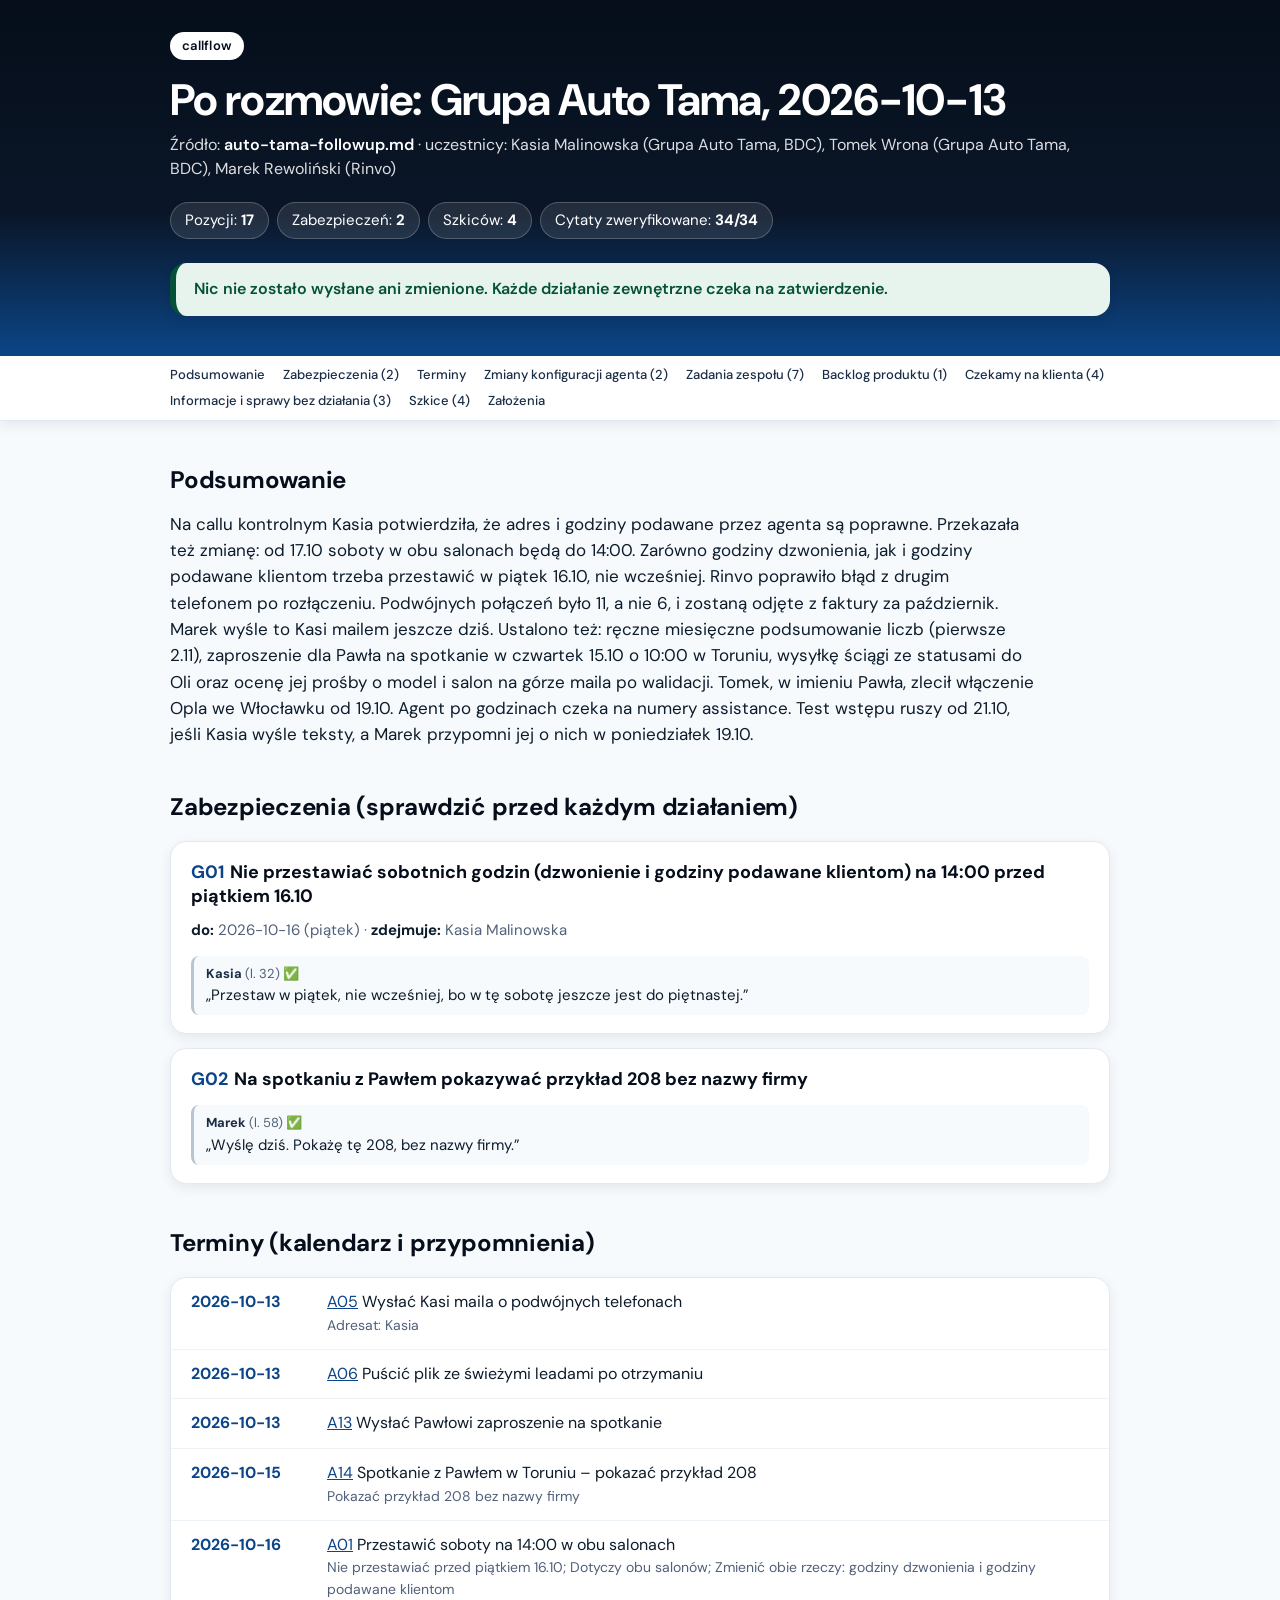
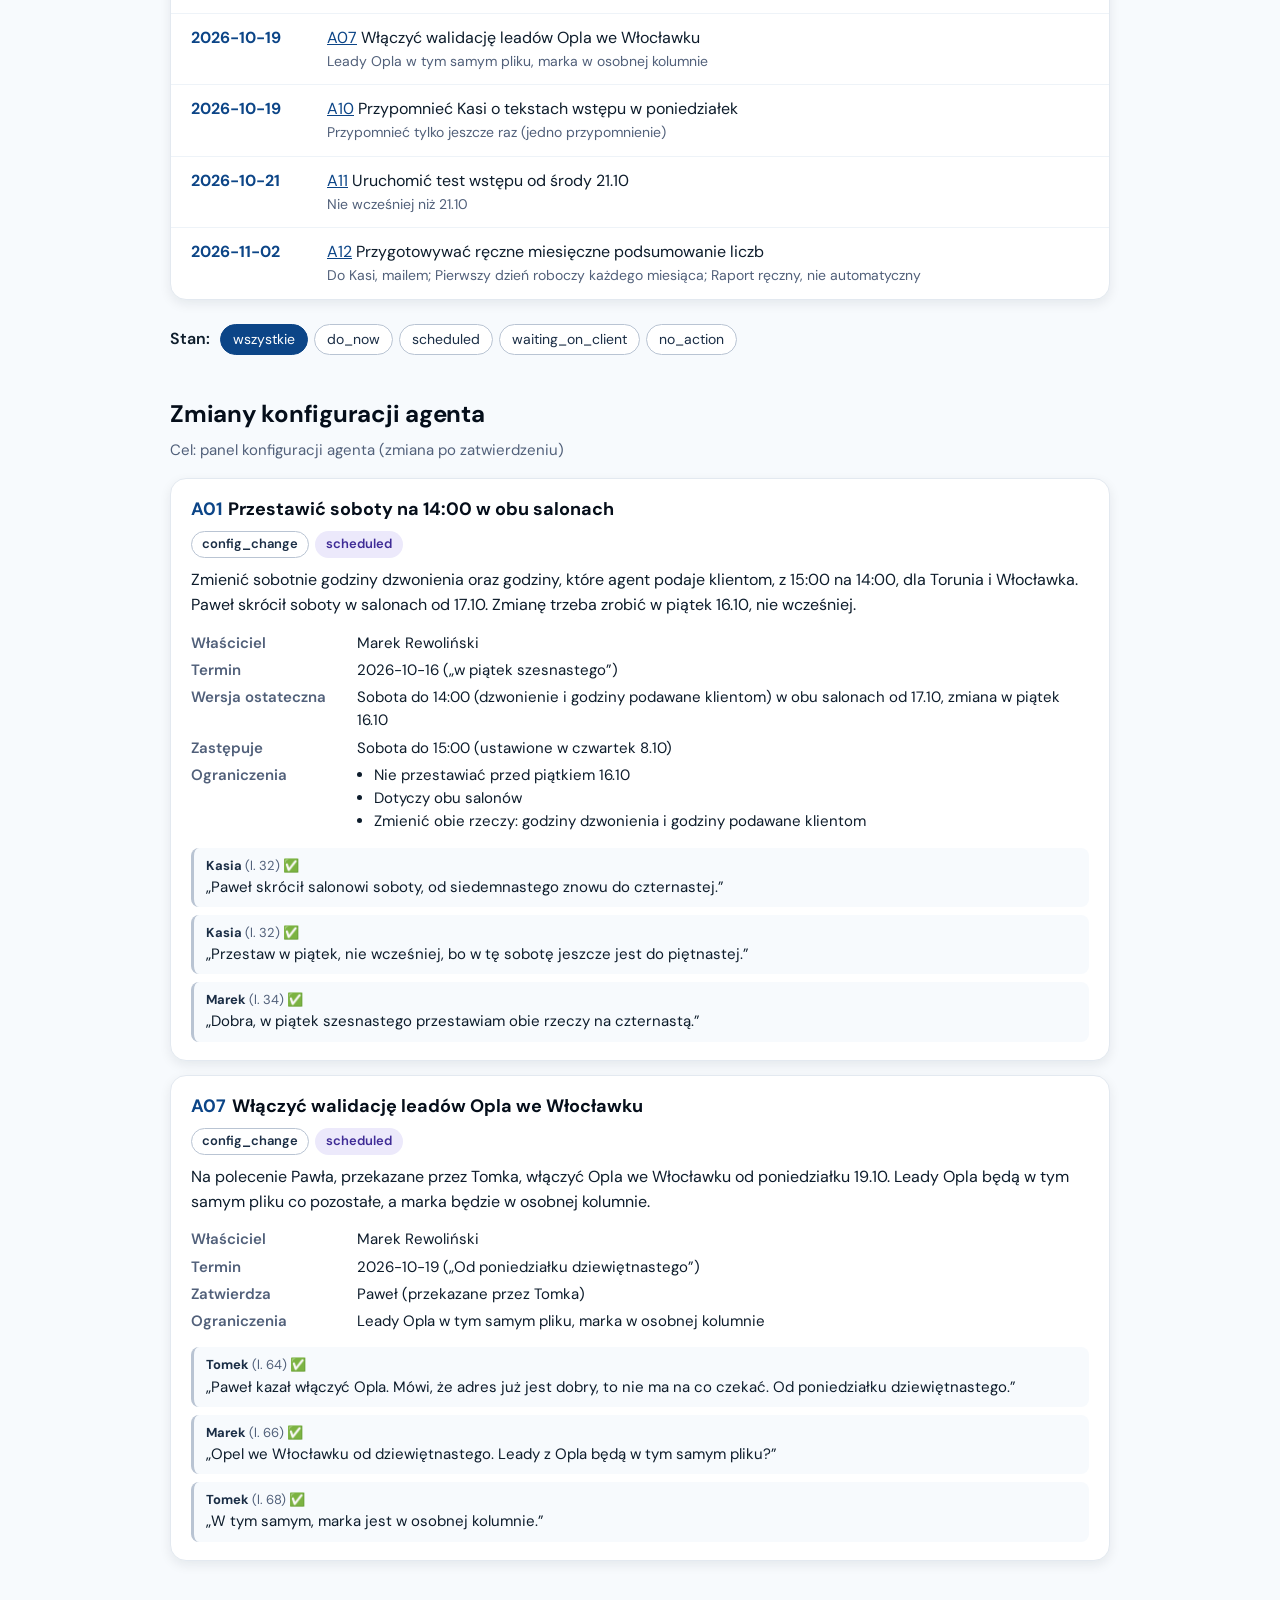
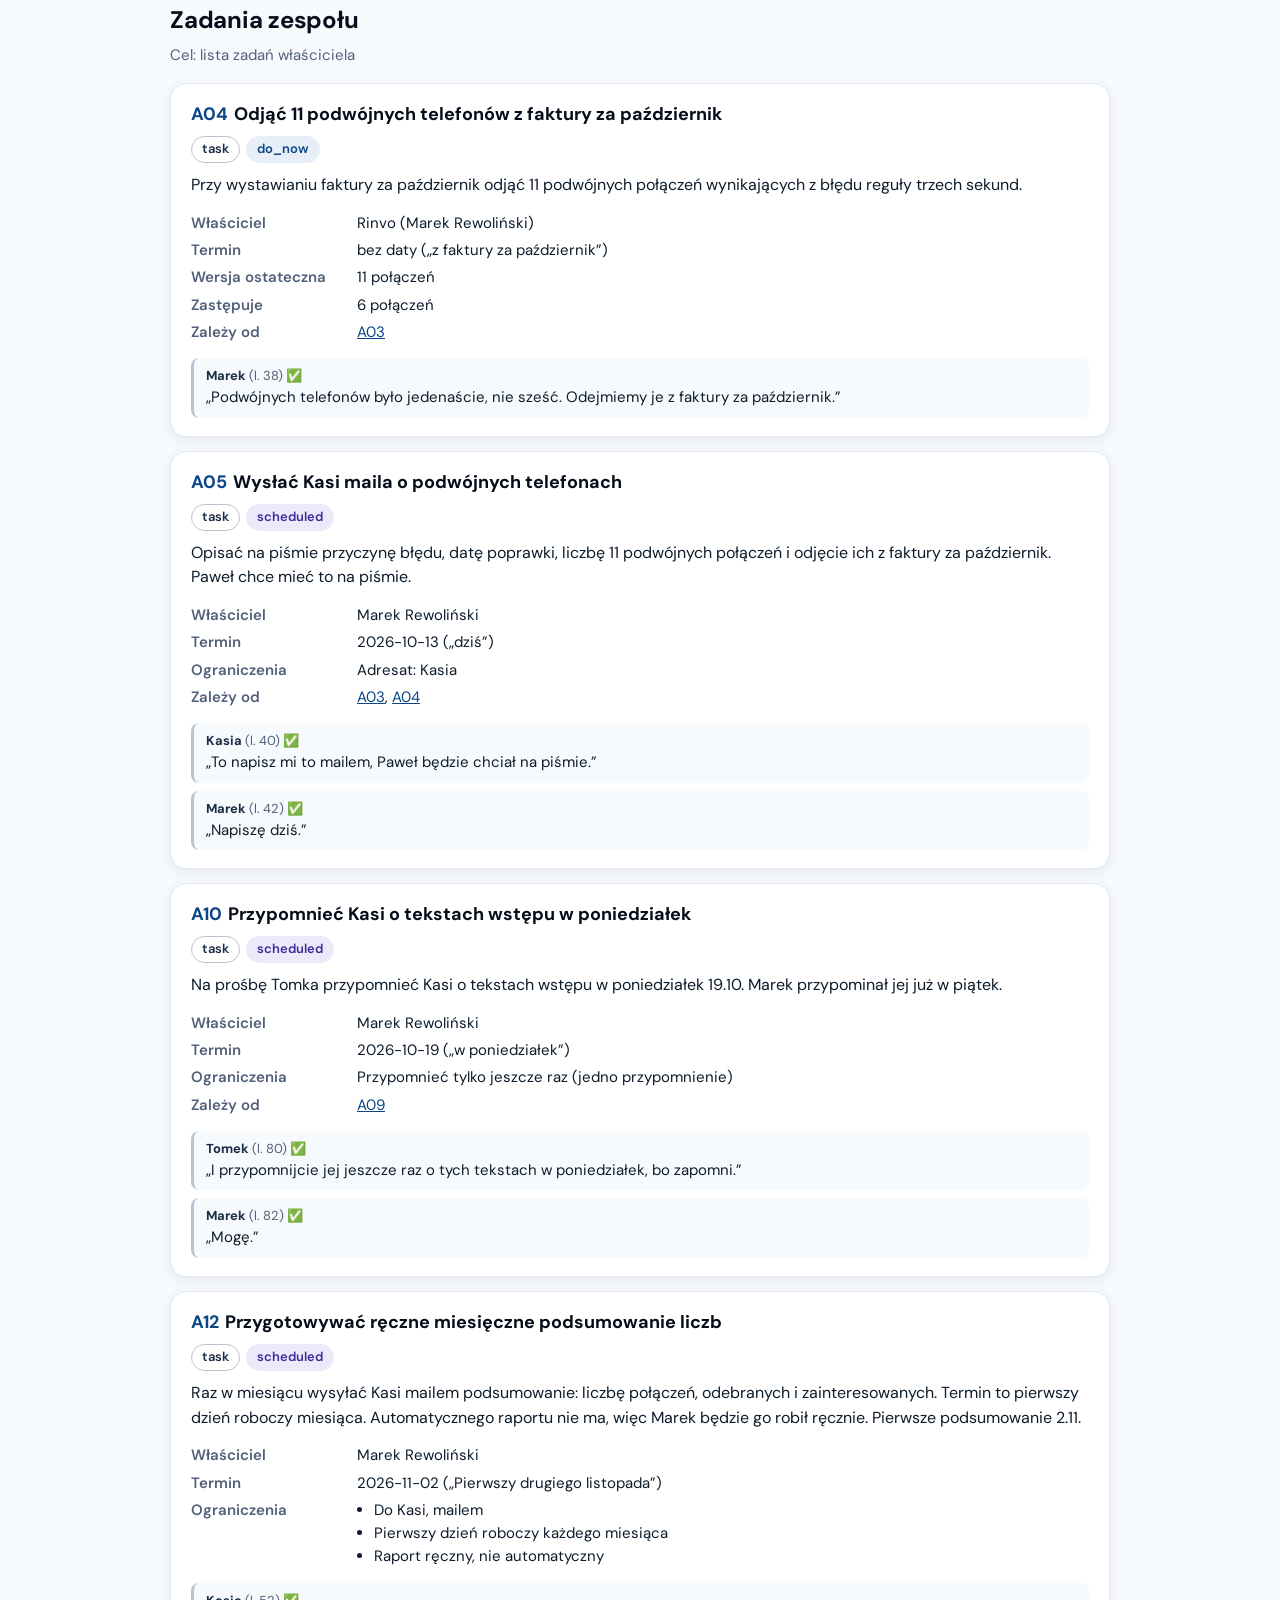
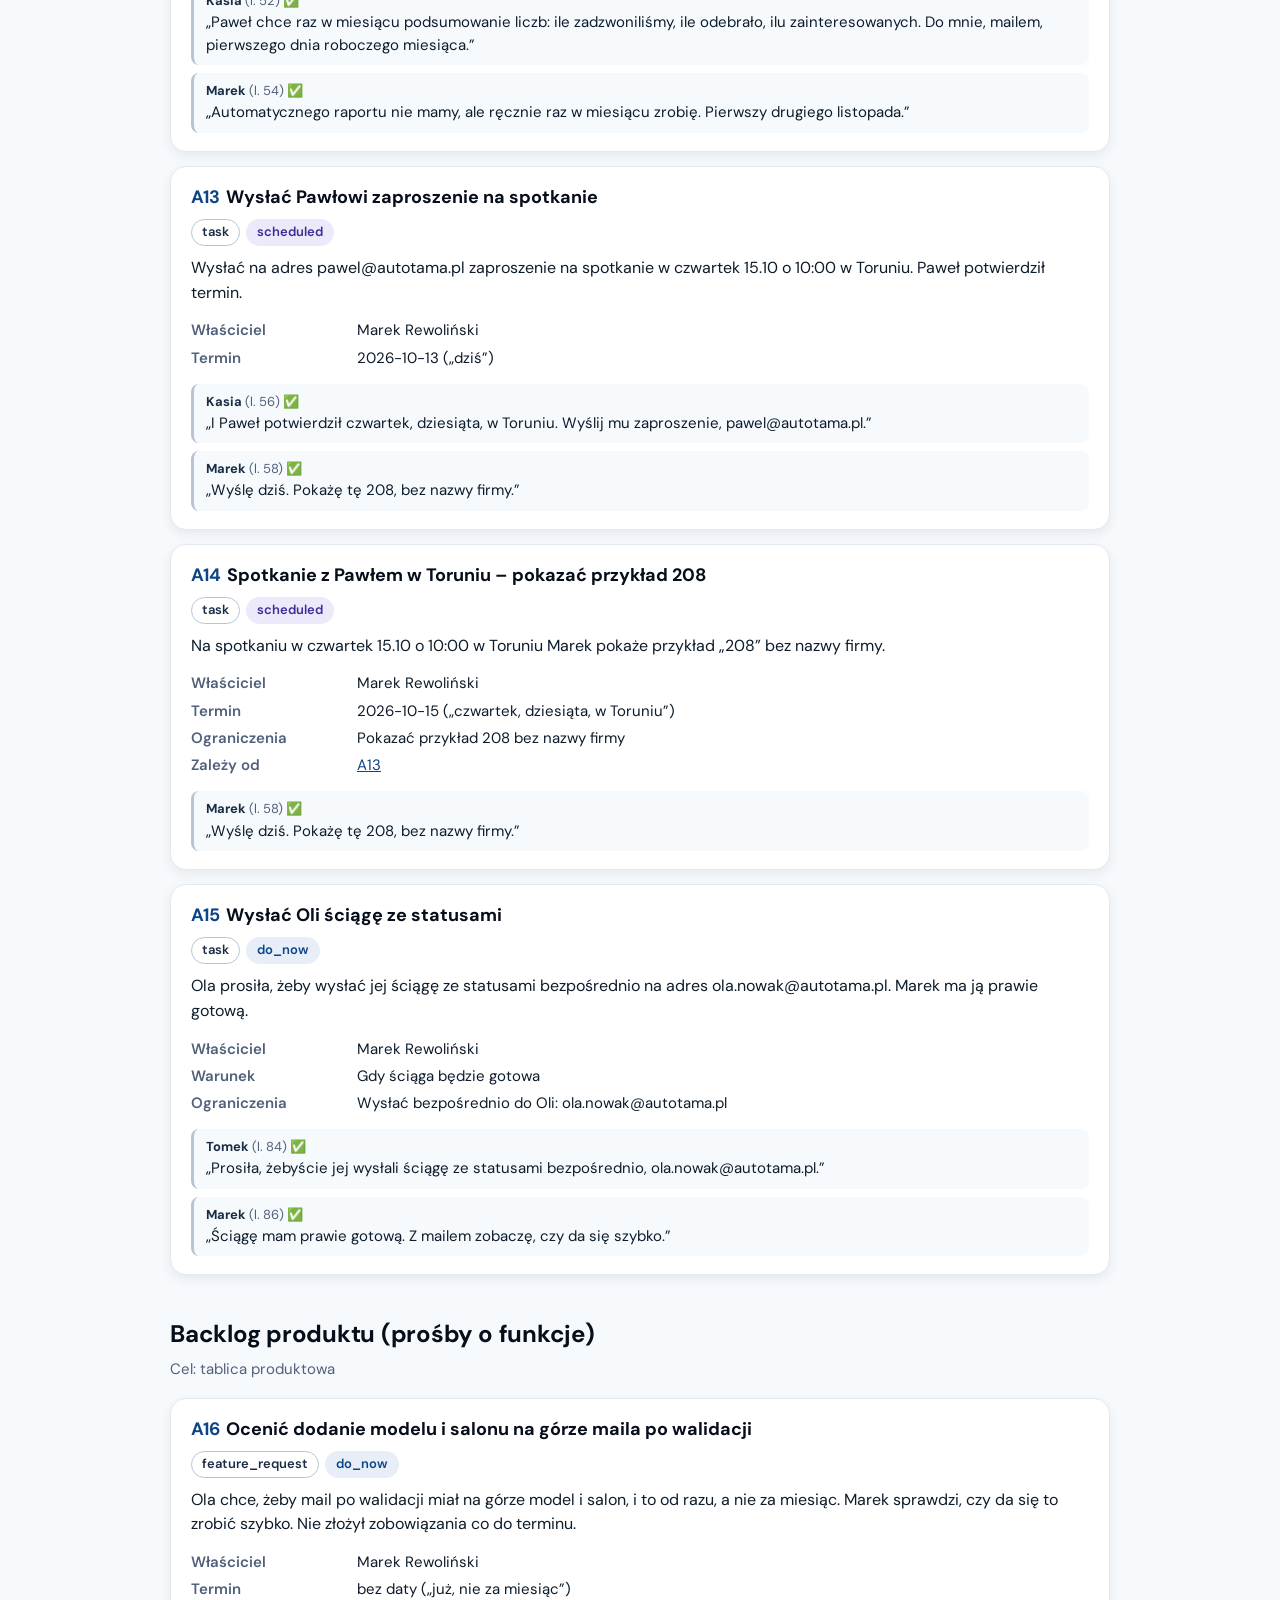
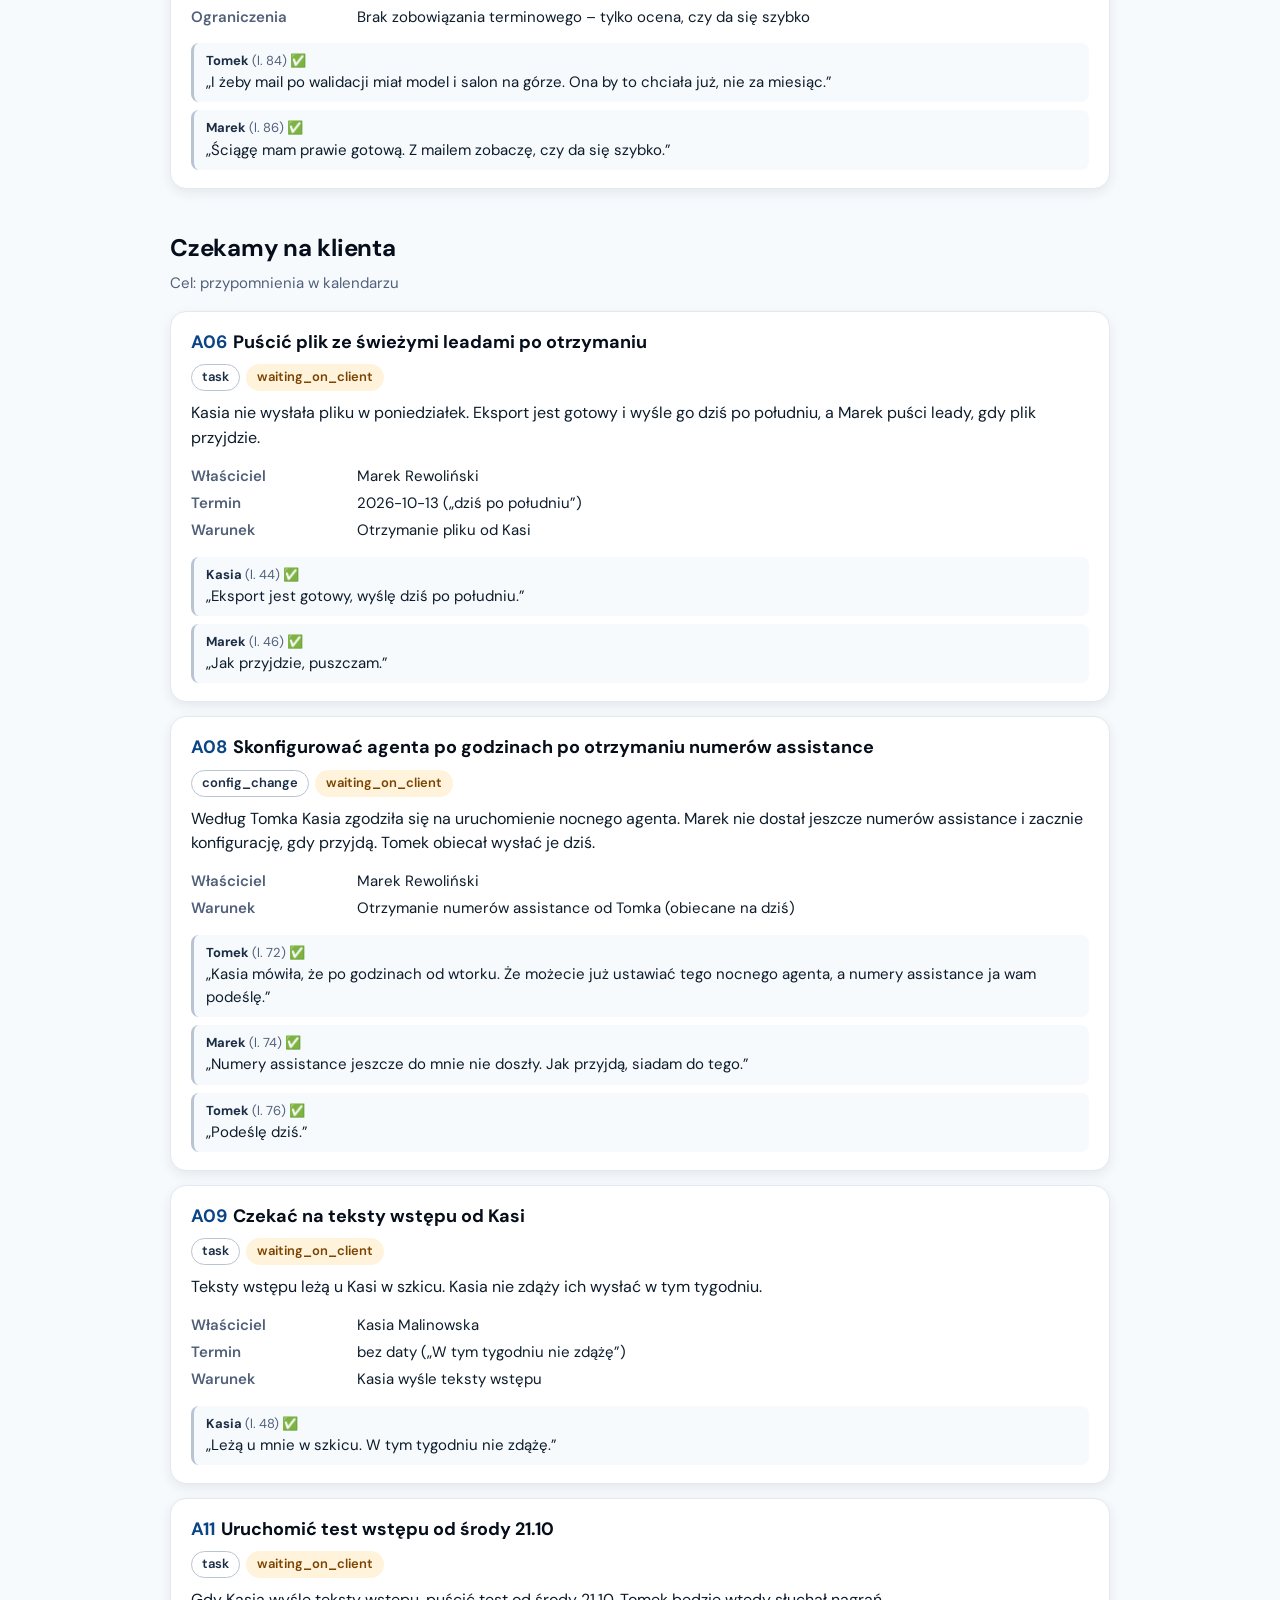
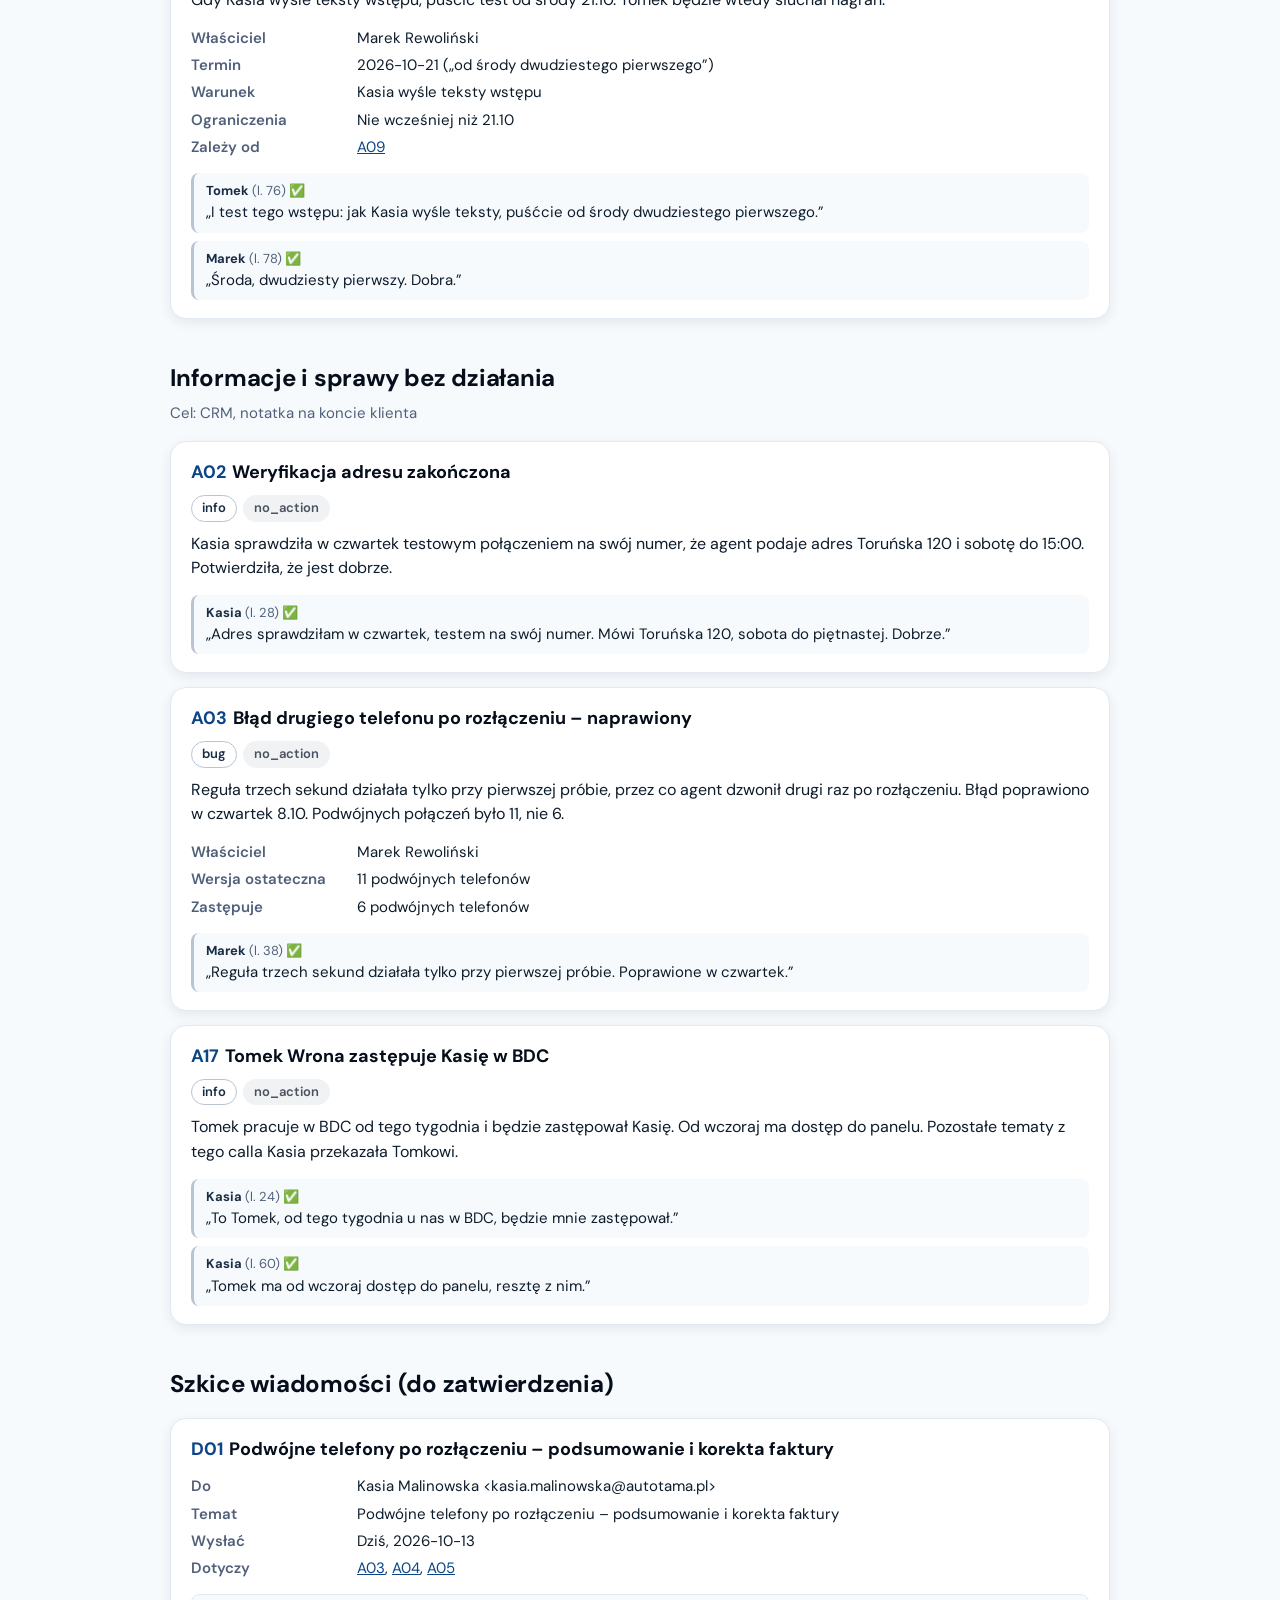
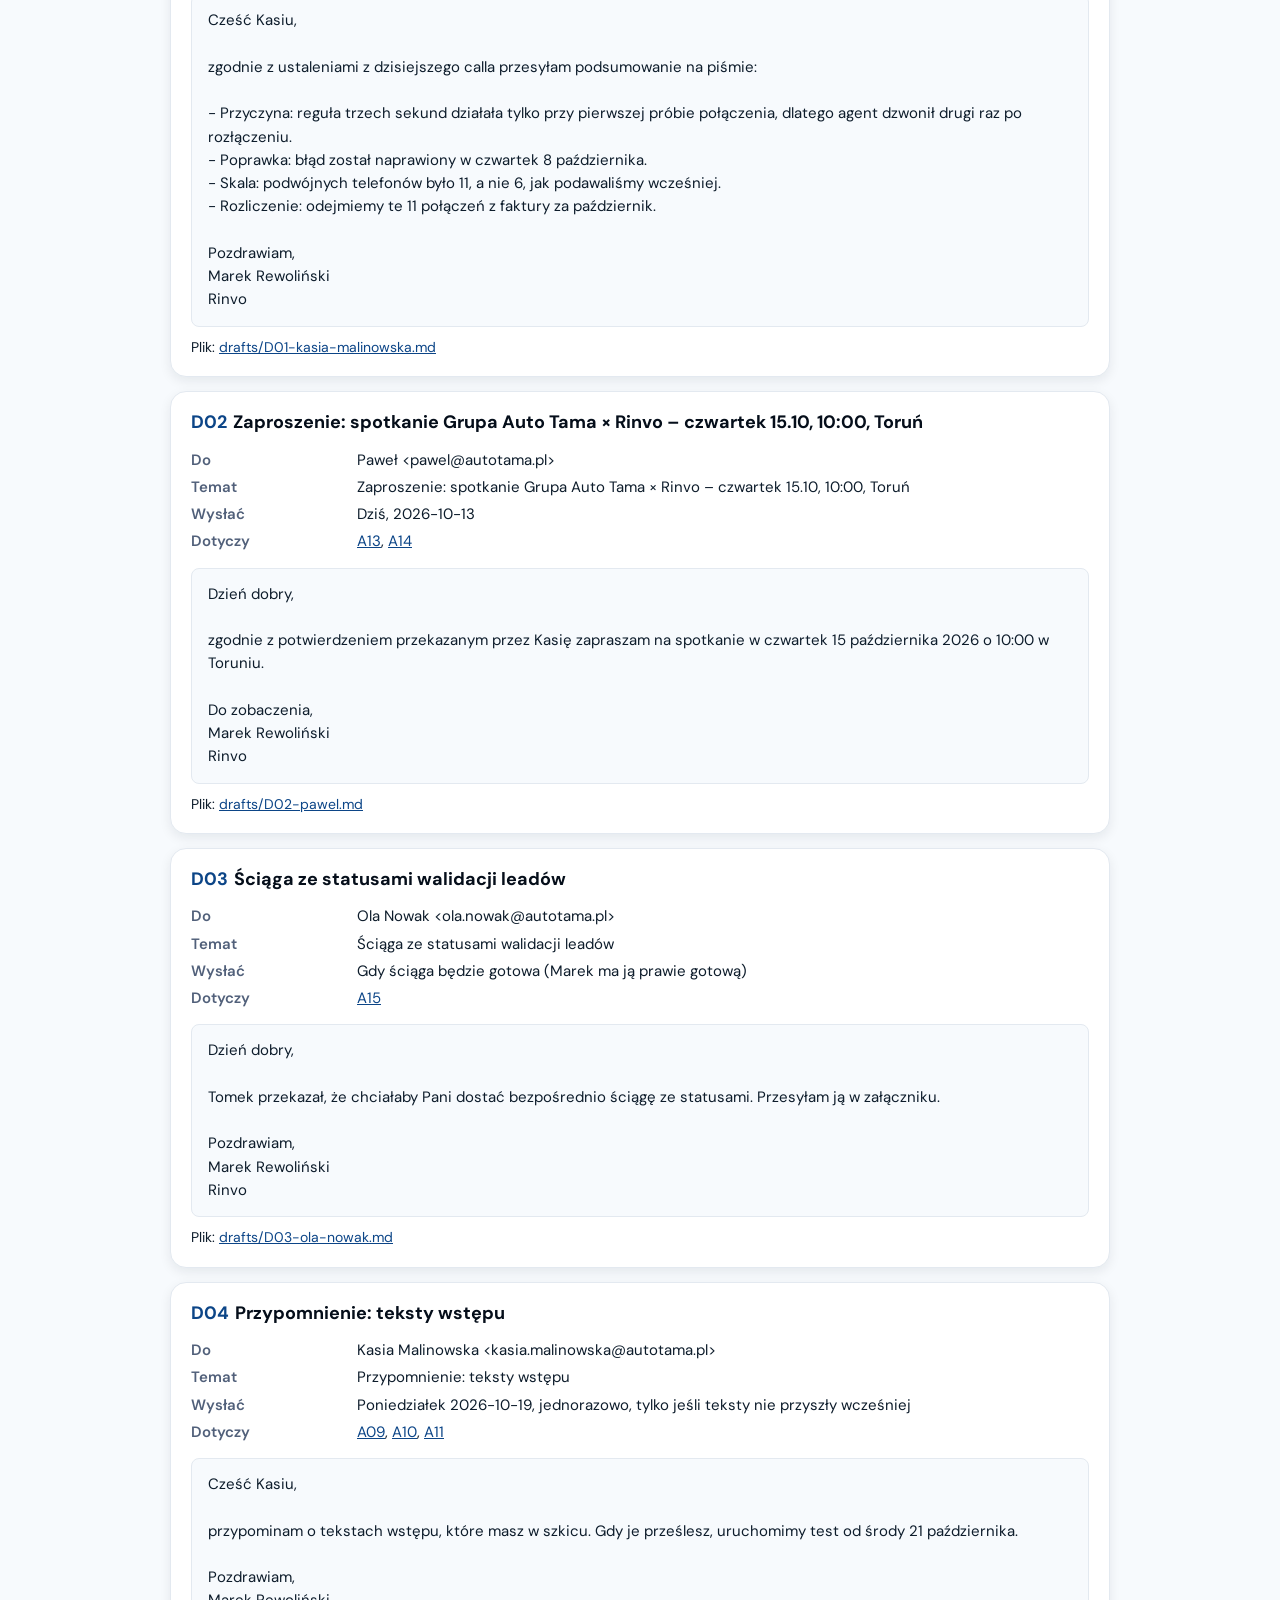
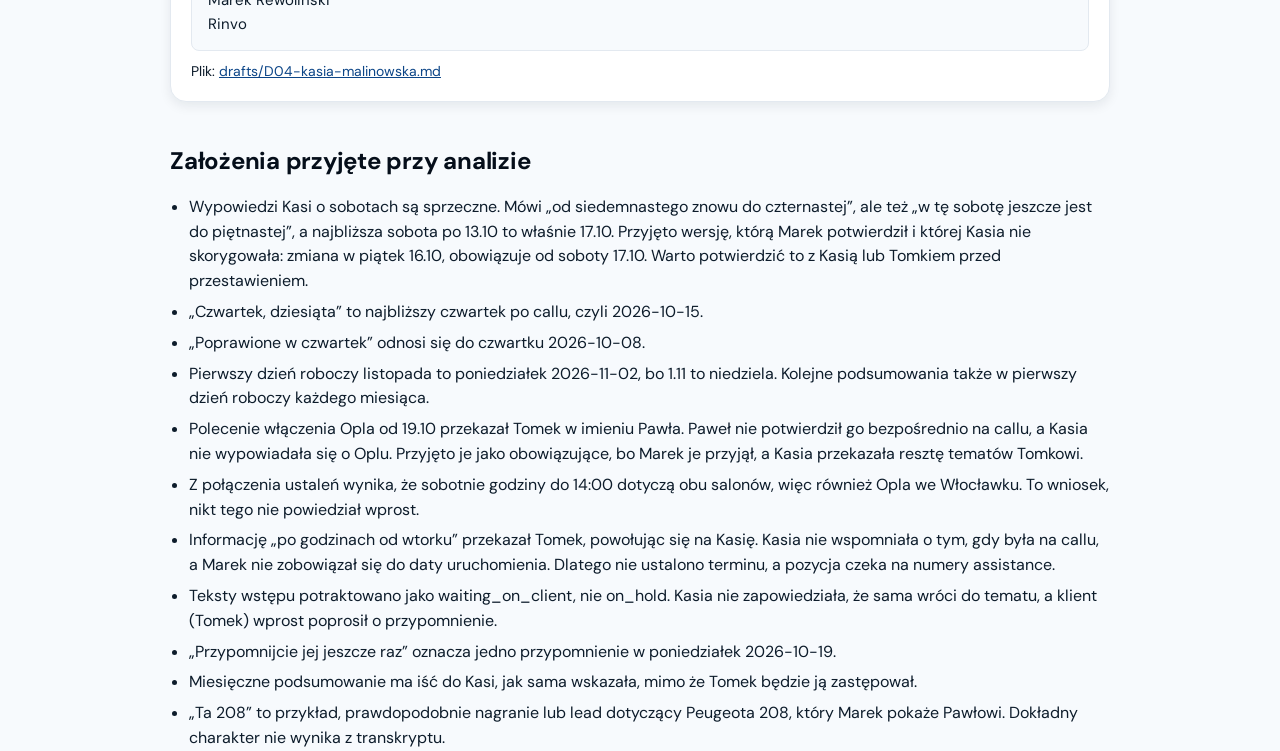
==== examples/output/auto-tama-followup/report.html @ aec5b015 "Add guardrails audit and a follow-up call with the same client Step-by-step audit from parsing to re" ====
<!doctype html>
<html lang="pl">
<head>
<meta charset="utf-8">
<meta name="viewport" content="width=device-width, initial-scale=1">
<title>Po rozmowie: Grupa Auto Tama, 2026-10-13 · callflow</title>
<link rel="stylesheet" href="https://fonts.googleapis.com/css2?family=DM+Sans:ital,opsz,wght@0,9..40,400..700;1,9..40,400..700&amp;display=swap">
<style>
/* Design tokens inspired by rinvo.io: navy surfaces, deep-blue primary, green accent, DM Sans. */
:root {
  --navy-950: #050e1a;
  --navy-900: #0a1628;
  --navy-700: #1a2d45;
  --surface: #ffffff;
  --surface-light: #f7fafd;
  --surface-mid: #eef3f8;
  --border: #e3e9f0;
  --text: #0d1c2b;
  --text-muted: #51607a;
  --primary: #0c4587;
  --primary-dark: #083366;
  --primary-tint: #e7eef8;
  --accent: #055138;
  --accent-tint: #e6f4ed;
  --warn: #7a4300;
  --warn-tint: #fff3dc;
  --warn-border: #f0b44c;
  --danger: #a3141c;
  --danger-tint: #fdecec;
  --radius-sm: 8px;
  --radius: 16px;
  --radius-pill: 9999px;
  --shadow-sm: 0 4px 12px rgba(10, 22, 40, .08);
  --font: "DM Sans", system-ui, -apple-system, "Segoe UI", Roboto, "Helvetica Neue", Arial,
    "Noto Sans", sans-serif;
}
*, *::before, *::after { box-sizing: border-box; }
[hidden] { display: none !important; }
html { scroll-behavior: smooth; }
body {
  margin: 0; font-family: var(--font); font-size: 16px; line-height: 1.55;
  color: var(--text); background: var(--surface-light); overflow-wrap: anywhere;
}
a { color: var(--primary); }
a:hover { color: var(--primary-dark); }
a:focus-visible, button:focus-visible { outline: 3px solid var(--primary); outline-offset: 2px; }
.wrap { max-width: 980px; margin: 0 auto; padding: 0 20px; }

.hero {
  color: #fff;
  background: linear-gradient(180deg, var(--navy-950) 0%, var(--navy-900) 60%, var(--primary) 100%);
  padding: 32px 0 40px;
}
.product {
  display: inline-block; padding: 4px 12px; border-radius: var(--radius-pill);
  background: #fff; color: var(--navy-950); font-size: .8125rem; font-weight: 600; letter-spacing: .02em;
}
.hero h1 { margin: 16px 0 8px; font-size: clamp(1.75rem, 4.5vw, 2.75rem); font-weight: 700;
  line-height: 1.1; letter-spacing: -.02em; }
.meta { margin: 0; color: rgba(255, 255, 255, .86); }
.meta code { font-family: inherit; font-weight: 600; color: #fff; }
.stats { display: flex; flex-wrap: wrap; gap: 8px; margin: 20px 0 0; padding: 0; list-style: none; }
.stats li {
  padding: 6px 14px; border-radius: var(--radius-pill); font-size: .9375rem;
  background: rgba(255, 255, 255, .1); border: 1px solid rgba(255, 255, 255, .22);
}
.stats strong { font-weight: 700; }
.stats li.stat-warn { background: var(--warn-tint); color: var(--warn); border-color: var(--warn-border); }
.notice {
  margin: 24px 0 0; padding: 14px 18px; border-radius: var(--radius);
  background: var(--accent-tint); color: var(--accent); font-weight: 600;
  border-left: 6px solid var(--accent); box-shadow: var(--shadow-sm);
}
.note-warn {
  margin: 12px 0 0; padding: 12px 18px; border-radius: var(--radius);
  background: var(--warn-tint); color: var(--warn); border-left: 6px solid var(--warn-border);
}

.nav {
  position: sticky; top: 0; z-index: 10; background: rgba(255, 255, 255, .96);
  border-bottom: 1px solid var(--border); box-shadow: var(--shadow-sm);
}
.nav ul { display: flex; flex-wrap: wrap; gap: 0 2px; margin: 0 auto; padding: 6px 12px;
  list-style: none; max-width: 980px; }
.nav a {
  display: block; white-space: nowrap; padding: 3px 8px; border-radius: var(--radius-pill);
  color: var(--navy-700); text-decoration: none; font-size: .8125rem; font-weight: 500;
}
.nav a:hover { background: var(--surface-mid); color: var(--navy-950); }

main { padding: 8px 0 48px; }
section { margin-top: 40px; scroll-margin-top: 88px; }
h2 { margin: 0 0 6px; font-size: 1.5rem; font-weight: 700; letter-spacing: -.01em; color: var(--navy-950); }
.target { margin: 0 0 16px; color: var(--text-muted); font-size: .9375rem; }
.lead { margin: 12px 0 0; font-size: 1.0625rem; max-width: 72ch; }
.empty { margin: 16px 0 0; font-weight: 700; }

.cards { display: grid; gap: 14px; margin-top: 16px; }
.card {
  background: var(--surface); border: 1px solid var(--border); border-radius: var(--radius);
  box-shadow: var(--shadow-sm); padding: 18px 20px; scroll-margin-top: 88px;
}
.card h3 { margin: 0; font-size: 1.125rem; font-weight: 700; line-height: 1.35; color: var(--navy-950); }
.card-id { color: var(--primary); margin-right: 6px; }
.card.needs-review { border-left: 6px solid var(--warn-border); }
/* After needs-review on purpose: a prohibition keeps its red edge even when its evidence is weak. */
.card.do-not-do { border-left: 6px solid var(--danger); }
.card p { margin: 10px 0 0; }

.badges { display: flex; flex-wrap: wrap; gap: 6px; margin-top: 10px; }
.badge {
  display: inline-block; padding: 2px 10px; border-radius: var(--radius-pill); font-size: .8125rem;
  font-weight: 600; border: 1px solid transparent; line-height: 1.6;
}
.badge-kind { background: var(--surface); color: var(--navy-700); border-color: #b9c4d3; }
.state-do_now { background: var(--primary-tint); color: var(--primary); }
.state-scheduled { background: #ece9fb; color: #3f2c96; }
.state-waiting_on_client { background: var(--warn-tint); color: var(--warn); }
.state-on_hold { background: var(--surface-mid); color: #3b4a5f; }
.state-do_not_do { background: var(--danger); color: #fff; }
.state-no_action { background: #f1f2f4; color: #4a5160; }
.flag {
  display: inline-block; margin-left: 6px; padding: 1px 10px; border-radius: var(--radius-pill);
  background: var(--warn-tint); color: var(--warn); border: 1px solid var(--warn-border);
  font-size: .8125rem; font-weight: 700; vertical-align: middle;
}

.facts { display: grid; grid-template-columns: 9.5rem 1fr; gap: 4px 14px; margin: 14px 0 0;
  font-size: .9375rem; }
.facts dt { color: var(--text-muted); font-weight: 600; }
.facts dd { margin: 0; }
.facts ul { margin: 0; padding-left: 1.1em; }

.quotes { margin: 14px 0 0; padding: 0; list-style: none; display: grid; gap: 8px; }
.quote {
  margin: 0; padding: 8px 12px; border-radius: var(--radius-sm); background: var(--surface-light);
  border-left: 3px solid #b9c4d3; font-size: .9375rem;
}
.quote-meta { display: block; font-size: .8125rem; color: var(--text-muted); }
.quote-meta strong { color: var(--navy-700); }
.quote.unverified { border-left-color: var(--warn-border); background: var(--warn-tint); }
.quote.unverified .quote-meta { color: var(--warn); }
.quote.missing { color: var(--warn); background: var(--warn-tint); border-left-color: var(--warn-border); }

.guard-meta { margin: 8px 0 0; font-size: .9375rem; color: var(--text-muted); }
.guard-meta strong { color: var(--text); }

.issues { margin: 16px 0 0; padding: 0; list-style: none; display: grid; gap: 8px; }
.issues li { padding: 10px 14px; border-radius: var(--radius-sm); background: var(--warn-tint);
  color: var(--warn); border: 1px solid var(--warn-border); }

.timeline { margin: 16px 0 0; padding: 0; list-style: none; background: var(--surface);
  border: 1px solid var(--border); border-radius: var(--radius); box-shadow: var(--shadow-sm); }
.timeline li { display: grid; grid-template-columns: 7.5rem 1fr; gap: 4px 16px; padding: 12px 20px;
  border-top: 1px solid var(--surface-mid); }
.timeline li:first-child { border-top: 0; }
.timeline time { font-weight: 700; color: var(--primary); font-variant-numeric: tabular-nums; }
.timeline .limits { display: block; color: var(--text-muted); font-size: .875rem; }

.filter { display: flex; flex-wrap: wrap; align-items: center; gap: 6px; margin-top: 24px; }
.filter span { font-weight: 600; margin-right: 4px; }
.filter button {
  font: inherit; font-size: .875rem; padding: 4px 12px; border-radius: var(--radius-pill); cursor: pointer;
  background: var(--surface); color: var(--navy-700); border: 1px solid #b9c4d3;
}
.filter button[aria-pressed="true"] { background: var(--primary); border-color: var(--primary); color: #fff; }

.draft-body {
  margin: 14px 0 0; padding: 14px 16px; border-radius: var(--radius-sm); background: var(--surface-light);
  border: 1px solid var(--border); white-space: pre-wrap; font-family: inherit; font-size: .9375rem;
}
.draft-file { margin: 10px 0 0; font-size: .875rem; }

.assumptions { margin: 16px 0 0; padding-left: 1.2em; }
.assumptions li { margin-top: 6px; }

@media (max-width: 560px) {
  .wrap { padding: 0 16px; }
  /* One swipeable row instead of a nav block that would cover half of a phone screen. */
  .nav ul { flex-wrap: nowrap; overflow-x: auto; scrollbar-width: none; padding: 8px 16px; }
  section, .card { scroll-margin-top: 64px; }
  .card { padding: 16px; }
  .facts { grid-template-columns: 1fr; gap: 0; }
  .facts dd { margin-bottom: 8px; }
  .timeline li { grid-template-columns: 1fr; padding: 12px 16px; }
}
</style>
</head>
<body>
<header class="hero">
<div class="wrap">
<span class="product">callflow</span>
<h1>Po rozmowie: Grupa Auto Tama, 2026-10-13</h1>
<p class="meta">Źródło: <code>auto-tama-followup.md</code> · uczestnicy: Kasia Malinowska (Grupa Auto Tama, BDC), Tomek Wrona (Grupa Auto Tama, BDC), Marek Rewoliński (Rinvo)</p>
<ul class="stats" aria-label="Statystyki"><li>Pozycji: <strong>17</strong></li><li>Zabezpieczeń: <strong>2</strong></li><li>Szkiców: <strong>4</strong></li><li>Cytaty zweryfikowane: <strong>34/34</strong></li></ul>
<p class="notice" role="note">Nic nie zostało wysłane ani zmienione. Każde działanie zewnętrzne czeka na zatwierdzenie.</p>

</div>
</header>
<nav class="nav" aria-label="Sekcje raportu"><ul><li><a href="#summary">Podsumowanie</a></li><li><a href="#guardrails">Zabezpieczenia (2)</a></li><li><a href="#calendar">Terminy</a></li><li><a href="#inbox-config_changes">Zmiany konfiguracji agenta (2)</a></li><li><a href="#inbox-tasks">Zadania zespołu (7)</a></li><li><a href="#inbox-backlog">Backlog produktu (1)</a></li><li><a href="#inbox-waiting_on_client">Czekamy na klienta (4)</a></li><li><a href="#inbox-no_action">Informacje i sprawy bez działania (3)</a></li><li><a href="#drafts">Szkice (4)</a></li><li><a href="#assumptions">Założenia</a></li></ul></nav>
<main class="wrap">
<section id="summary">
<h2>Podsumowanie</h2>
<p class="lead">Na callu kontrolnym Kasia potwierdziła, że adres i godziny podawane przez agenta są poprawne. Przekazała też zmianę: od 17.10 soboty w obu salonach będą do 14:00. Zarówno godziny dzwonienia, jak i godziny podawane klientom trzeba przestawić w piątek 16.10, nie wcześniej. Rinvo poprawiło błąd z drugim telefonem po rozłączeniu. Podwójnych połączeń było 11, a nie 6, i zostaną odjęte z faktury za październik. Marek wyśle to Kasi mailem jeszcze dziś. Ustalono też: ręczne miesięczne podsumowanie liczb (pierwsze 2.11), zaproszenie dla Pawła na spotkanie w czwartek 15.10 o 10:00 w Toruniu, wysyłkę ściągi ze statusami do Oli oraz ocenę jej prośby o model i salon na górze maila po walidacji. Tomek, w imieniu Pawła, zlecił włączenie Opla we Włocławku od 19.10. Agent po godzinach czeka na numery assistance. Test wstępu ruszy od 21.10, jeśli Kasia wyśle teksty, a Marek przypomni jej o nich w poniedziałek 19.10.</p>

</section>
<section id="guardrails">
<h2>Zabezpieczenia (sprawdzić przed każdym działaniem)</h2>
<div class="cards"><article class="card guardrail" id="G01"><h3><span class="card-id">G01</span>Nie przestawiać sobotnich godzin (dzwonienie i godziny podawane klientom) na 14:00 przed piątkiem 16.10</h3><p class="guard-meta"><strong>do:</strong> 2026-10-16 (piątek) · <strong>zdejmuje:</strong> Kasia Malinowska</p><ul class="quotes" aria-label="Cytaty"><li><blockquote class="quote"><span class="quote-meta"><strong>Kasia</strong> (l. 32) ✅</span>„Przestaw w piątek, nie wcześniej, bo w tę sobotę jeszcze jest do piętnastej.”</blockquote></li></ul></article><article class="card guardrail" id="G02"><h3><span class="card-id">G02</span>Na spotkaniu z Pawłem pokazywać przykład 208 bez nazwy firmy</h3><ul class="quotes" aria-label="Cytaty"><li><blockquote class="quote"><span class="quote-meta"><strong>Marek</strong> (l. 58) ✅</span>„Wyślę dziś. Pokażę tę 208, bez nazwy firmy.”</blockquote></li></ul></article></div>
</section>
<section id="calendar">
<h2>Terminy (kalendarz i przypomnienia)</h2>
<ol class="timeline"><li><time datetime="2026-10-13">2026-10-13</time><div><a href="#A05">A05</a> Wysłać Kasi maila o podwójnych telefonach<span class="limits">Adresat: Kasia</span></div></li><li><time datetime="2026-10-13">2026-10-13</time><div><a href="#A06">A06</a> Puścić plik ze świeżymi leadami po otrzymaniu</div></li><li><time datetime="2026-10-13">2026-10-13</time><div><a href="#A13">A13</a> Wysłać Pawłowi zaproszenie na spotkanie</div></li><li><time datetime="2026-10-15">2026-10-15</time><div><a href="#A14">A14</a> Spotkanie z Pawłem w Toruniu – pokazać przykład 208<span class="limits">Pokazać przykład 208 bez nazwy firmy</span></div></li><li><time datetime="2026-10-16">2026-10-16</time><div><a href="#A01">A01</a> Przestawić soboty na 14:00 w obu salonach<span class="limits">Nie przestawiać przed piątkiem 16.10; Dotyczy obu salonów; Zmienić obie rzeczy: godziny dzwonienia i godziny podawane klientom</span></div></li><li><time datetime="2026-10-19">2026-10-19</time><div><a href="#A07">A07</a> Włączyć walidację leadów Opla we Włocławku<span class="limits">Leady Opla w tym samym pliku, marka w osobnej kolumnie</span></div></li><li><time datetime="2026-10-19">2026-10-19</time><div><a href="#A10">A10</a> Przypomnieć Kasi o tekstach wstępu w poniedziałek<span class="limits">Przypomnieć tylko jeszcze raz (jedno przypomnienie)</span></div></li><li><time datetime="2026-10-21">2026-10-21</time><div><a href="#A11">A11</a> Uruchomić test wstępu od środy 21.10<span class="limits">Nie wcześniej niż 21.10</span></div></li><li><time datetime="2026-11-02">2026-11-02</time><div><a href="#A12">A12</a> Przygotowywać ręczne miesięczne podsumowanie liczb<span class="limits">Do Kasi, mailem; Pierwszy dzień roboczy każdego miesiąca; Raport ręczny, nie automatyczny</span></div></li></ol>
</section>
<div class="filter" role="group" aria-label="Filtr pozycji wg stanu" hidden><span>Stan:</span><button type="button" data-state="" aria-pressed="true">wszystkie</button><button type="button" data-state="do_now" aria-pressed="false">do_now</button><button type="button" data-state="scheduled" aria-pressed="false">scheduled</button><button type="button" data-state="waiting_on_client" aria-pressed="false">waiting_on_client</button><button type="button" data-state="no_action" aria-pressed="false">no_action</button></div>
<section class="inbox" id="inbox-config_changes">
<h2>Zmiany konfiguracji agenta</h2>
<p class="target">Cel: panel konfiguracji agenta (zmiana po zatwierdzeniu)</p>
<div class="cards"><article class="card item" id="A01" data-state="scheduled"><h3><span class="card-id">A01</span>Przestawić soboty na 14:00 w obu salonach</h3><div class="badges"><span class="badge badge-kind">config_change</span><span class="badge state-scheduled">scheduled</span></div><p>Zmienić sobotnie godziny dzwonienia oraz godziny, które agent podaje klientom, z 15:00 na 14:00, dla Torunia i Włocławka. Paweł skrócił soboty w salonach od 17.10. Zmianę trzeba zrobić w piątek 16.10, nie wcześniej.</p><dl class="facts"><dt>Właściciel</dt><dd>Marek Rewoliński</dd><dt>Termin</dt><dd>2026-10-16 („w piątek szesnastego”)</dd><dt>Wersja ostateczna</dt><dd>Sobota do 14:00 (dzwonienie i godziny podawane klientom) w obu salonach od 17.10, zmiana w piątek 16.10</dd><dt>Zastępuje</dt><dd>Sobota do 15:00 (ustawione w czwartek 8.10)</dd><dt>Ograniczenia</dt><dd><ul><li>Nie przestawiać przed piątkiem 16.10</li><li>Dotyczy obu salonów</li><li>Zmienić obie rzeczy: godziny dzwonienia i godziny podawane klientom</li></ul></dd></dl><ul class="quotes" aria-label="Cytaty"><li><blockquote class="quote"><span class="quote-meta"><strong>Kasia</strong> (l. 32) ✅</span>„Paweł skrócił salonowi soboty, od siedemnastego znowu do czternastej.”</blockquote></li><li><blockquote class="quote"><span class="quote-meta"><strong>Kasia</strong> (l. 32) ✅</span>„Przestaw w piątek, nie wcześniej, bo w tę sobotę jeszcze jest do piętnastej.”</blockquote></li><li><blockquote class="quote"><span class="quote-meta"><strong>Marek</strong> (l. 34) ✅</span>„Dobra, w piątek szesnastego przestawiam obie rzeczy na czternastą.”</blockquote></li></ul></article><article class="card item" id="A07" data-state="scheduled"><h3><span class="card-id">A07</span>Włączyć walidację leadów Opla we Włocławku</h3><div class="badges"><span class="badge badge-kind">config_change</span><span class="badge state-scheduled">scheduled</span></div><p>Na polecenie Pawła, przekazane przez Tomka, włączyć Opla we Włocławku od poniedziałku 19.10. Leady Opla będą w tym samym pliku co pozostałe, a marka będzie w osobnej kolumnie.</p><dl class="facts"><dt>Właściciel</dt><dd>Marek Rewoliński</dd><dt>Termin</dt><dd>2026-10-19 („Od poniedziałku dziewiętnastego”)</dd><dt>Zatwierdza</dt><dd>Paweł (przekazane przez Tomka)</dd><dt>Ograniczenia</dt><dd>Leady Opla w tym samym pliku, marka w osobnej kolumnie</dd></dl><ul class="quotes" aria-label="Cytaty"><li><blockquote class="quote"><span class="quote-meta"><strong>Tomek</strong> (l. 64) ✅</span>„Paweł kazał włączyć Opla. Mówi, że adres już jest dobry, to nie ma na co czekać. Od poniedziałku dziewiętnastego.”</blockquote></li><li><blockquote class="quote"><span class="quote-meta"><strong>Marek</strong> (l. 66) ✅</span>„Opel we Włocławku od dziewiętnastego. Leady z Opla będą w tym samym pliku?”</blockquote></li><li><blockquote class="quote"><span class="quote-meta"><strong>Tomek</strong> (l. 68) ✅</span>„W tym samym, marka jest w osobnej kolumnie.”</blockquote></li></ul></article></div>
</section>
<section class="inbox" id="inbox-tasks">
<h2>Zadania zespołu</h2>
<p class="target">Cel: lista zadań właściciela</p>
<div class="cards"><article class="card item" id="A04" data-state="do_now"><h3><span class="card-id">A04</span>Odjąć 11 podwójnych telefonów z faktury za październik</h3><div class="badges"><span class="badge badge-kind">task</span><span class="badge state-do_now">do_now</span></div><p>Przy wystawianiu faktury za październik odjąć 11 podwójnych połączeń wynikających z błędu reguły trzech sekund.</p><dl class="facts"><dt>Właściciel</dt><dd>Rinvo (Marek Rewoliński)</dd><dt>Termin</dt><dd>bez daty („z faktury za październik”)</dd><dt>Wersja ostateczna</dt><dd>11 połączeń</dd><dt>Zastępuje</dt><dd>6 połączeń</dd><dt>Zależy od</dt><dd><a href="#A03">A03</a></dd></dl><ul class="quotes" aria-label="Cytaty"><li><blockquote class="quote"><span class="quote-meta"><strong>Marek</strong> (l. 38) ✅</span>„Podwójnych telefonów było jedenaście, nie sześć. Odejmiemy je z faktury za październik.”</blockquote></li></ul></article><article class="card item" id="A05" data-state="scheduled"><h3><span class="card-id">A05</span>Wysłać Kasi maila o podwójnych telefonach</h3><div class="badges"><span class="badge badge-kind">task</span><span class="badge state-scheduled">scheduled</span></div><p>Opisać na piśmie przyczynę błędu, datę poprawki, liczbę 11 podwójnych połączeń i odjęcie ich z faktury za październik. Paweł chce mieć to na piśmie.</p><dl class="facts"><dt>Właściciel</dt><dd>Marek Rewoliński</dd><dt>Termin</dt><dd>2026-10-13 („dziś”)</dd><dt>Ograniczenia</dt><dd>Adresat: Kasia</dd><dt>Zależy od</dt><dd><a href="#A03">A03</a>, <a href="#A04">A04</a></dd></dl><ul class="quotes" aria-label="Cytaty"><li><blockquote class="quote"><span class="quote-meta"><strong>Kasia</strong> (l. 40) ✅</span>„To napisz mi to mailem, Paweł będzie chciał na piśmie.”</blockquote></li><li><blockquote class="quote"><span class="quote-meta"><strong>Marek</strong> (l. 42) ✅</span>„Napiszę dziś.”</blockquote></li></ul></article><article class="card item" id="A10" data-state="scheduled"><h3><span class="card-id">A10</span>Przypomnieć Kasi o tekstach wstępu w poniedziałek</h3><div class="badges"><span class="badge badge-kind">task</span><span class="badge state-scheduled">scheduled</span></div><p>Na prośbę Tomka przypomnieć Kasi o tekstach wstępu w poniedziałek 19.10. Marek przypominał jej już w piątek.</p><dl class="facts"><dt>Właściciel</dt><dd>Marek Rewoliński</dd><dt>Termin</dt><dd>2026-10-19 („w poniedziałek”)</dd><dt>Ograniczenia</dt><dd>Przypomnieć tylko jeszcze raz (jedno przypomnienie)</dd><dt>Zależy od</dt><dd><a href="#A09">A09</a></dd></dl><ul class="quotes" aria-label="Cytaty"><li><blockquote class="quote"><span class="quote-meta"><strong>Tomek</strong> (l. 80) ✅</span>„I przypomnijcie jej jeszcze raz o tych tekstach w poniedziałek, bo zapomni.”</blockquote></li><li><blockquote class="quote"><span class="quote-meta"><strong>Marek</strong> (l. 82) ✅</span>„Mogę.”</blockquote></li></ul></article><article class="card item" id="A12" data-state="scheduled"><h3><span class="card-id">A12</span>Przygotowywać ręczne miesięczne podsumowanie liczb</h3><div class="badges"><span class="badge badge-kind">task</span><span class="badge state-scheduled">scheduled</span></div><p>Raz w miesiącu wysyłać Kasi mailem podsumowanie: liczbę połączeń, odebranych i zainteresowanych. Termin to pierwszy dzień roboczy miesiąca. Automatycznego raportu nie ma, więc Marek będzie go robił ręcznie. Pierwsze podsumowanie 2.11.</p><dl class="facts"><dt>Właściciel</dt><dd>Marek Rewoliński</dd><dt>Termin</dt><dd>2026-11-02 („Pierwszy drugiego listopada”)</dd><dt>Ograniczenia</dt><dd><ul><li>Do Kasi, mailem</li><li>Pierwszy dzień roboczy każdego miesiąca</li><li>Raport ręczny, nie automatyczny</li></ul></dd></dl><ul class="quotes" aria-label="Cytaty"><li><blockquote class="quote"><span class="quote-meta"><strong>Kasia</strong> (l. 52) ✅</span>„Paweł chce raz w miesiącu podsumowanie liczb: ile zadzwoniliśmy, ile odebrało, ilu zainteresowanych. Do mnie, mailem, pierwszego dnia roboczego miesiąca.”</blockquote></li><li><blockquote class="quote"><span class="quote-meta"><strong>Marek</strong> (l. 54) ✅</span>„Automatycznego raportu nie mamy, ale ręcznie raz w miesiącu zrobię. Pierwszy drugiego listopada.”</blockquote></li></ul></article><article class="card item" id="A13" data-state="scheduled"><h3><span class="card-id">A13</span>Wysłać Pawłowi zaproszenie na spotkanie</h3><div class="badges"><span class="badge badge-kind">task</span><span class="badge state-scheduled">scheduled</span></div><p>Wysłać na adres pawel@autotama.pl zaproszenie na spotkanie w czwartek 15.10 o 10:00 w Toruniu. Paweł potwierdził termin.</p><dl class="facts"><dt>Właściciel</dt><dd>Marek Rewoliński</dd><dt>Termin</dt><dd>2026-10-13 („dziś”)</dd></dl><ul class="quotes" aria-label="Cytaty"><li><blockquote class="quote"><span class="quote-meta"><strong>Kasia</strong> (l. 56) ✅</span>„I Paweł potwierdził czwartek, dziesiąta, w Toruniu. Wyślij mu zaproszenie, pawel@autotama.pl.”</blockquote></li><li><blockquote class="quote"><span class="quote-meta"><strong>Marek</strong> (l. 58) ✅</span>„Wyślę dziś. Pokażę tę 208, bez nazwy firmy.”</blockquote></li></ul></article><article class="card item" id="A14" data-state="scheduled"><h3><span class="card-id">A14</span>Spotkanie z Pawłem w Toruniu – pokazać przykład 208</h3><div class="badges"><span class="badge badge-kind">task</span><span class="badge state-scheduled">scheduled</span></div><p>Na spotkaniu w czwartek 15.10 o 10:00 w Toruniu Marek pokaże przykład „208” bez nazwy firmy.</p><dl class="facts"><dt>Właściciel</dt><dd>Marek Rewoliński</dd><dt>Termin</dt><dd>2026-10-15 („czwartek, dziesiąta, w Toruniu”)</dd><dt>Ograniczenia</dt><dd>Pokazać przykład 208 bez nazwy firmy</dd><dt>Zależy od</dt><dd><a href="#A13">A13</a></dd></dl><ul class="quotes" aria-label="Cytaty"><li><blockquote class="quote"><span class="quote-meta"><strong>Marek</strong> (l. 58) ✅</span>„Wyślę dziś. Pokażę tę 208, bez nazwy firmy.”</blockquote></li></ul></article><article class="card item" id="A15" data-state="do_now"><h3><span class="card-id">A15</span>Wysłać Oli ściągę ze statusami</h3><div class="badges"><span class="badge badge-kind">task</span><span class="badge state-do_now">do_now</span></div><p>Ola prosiła, żeby wysłać jej ściągę ze statusami bezpośrednio na adres ola.nowak@autotama.pl. Marek ma ją prawie gotową.</p><dl class="facts"><dt>Właściciel</dt><dd>Marek Rewoliński</dd><dt>Warunek</dt><dd>Gdy ściąga będzie gotowa</dd><dt>Ograniczenia</dt><dd>Wysłać bezpośrednio do Oli: ola.nowak@autotama.pl</dd></dl><ul class="quotes" aria-label="Cytaty"><li><blockquote class="quote"><span class="quote-meta"><strong>Tomek</strong> (l. 84) ✅</span>„Prosiła, żebyście jej wysłali ściągę ze statusami bezpośrednio, ola.nowak@autotama.pl.”</blockquote></li><li><blockquote class="quote"><span class="quote-meta"><strong>Marek</strong> (l. 86) ✅</span>„Ściągę mam prawie gotową. Z mailem zobaczę, czy da się szybko.”</blockquote></li></ul></article></div>
</section>
<section class="inbox" id="inbox-backlog">
<h2>Backlog produktu (prośby o funkcje)</h2>
<p class="target">Cel: tablica produktowa</p>
<div class="cards"><article class="card item" id="A16" data-state="do_now"><h3><span class="card-id">A16</span>Ocenić dodanie modelu i salonu na górze maila po walidacji</h3><div class="badges"><span class="badge badge-kind">feature_request</span><span class="badge state-do_now">do_now</span></div><p>Ola chce, żeby mail po walidacji miał na górze model i salon, i to od razu, a nie za miesiąc. Marek sprawdzi, czy da się to zrobić szybko. Nie złożył zobowiązania co do terminu.</p><dl class="facts"><dt>Właściciel</dt><dd>Marek Rewoliński</dd><dt>Termin</dt><dd>bez daty („już, nie za miesiąc”)</dd><dt>Ograniczenia</dt><dd>Brak zobowiązania terminowego – tylko ocena, czy da się szybko</dd></dl><ul class="quotes" aria-label="Cytaty"><li><blockquote class="quote"><span class="quote-meta"><strong>Tomek</strong> (l. 84) ✅</span>„I żeby mail po walidacji miał model i salon na górze. Ona by to chciała już, nie za miesiąc.”</blockquote></li><li><blockquote class="quote"><span class="quote-meta"><strong>Marek</strong> (l. 86) ✅</span>„Ściągę mam prawie gotową. Z mailem zobaczę, czy da się szybko.”</blockquote></li></ul></article></div>
</section>
<section class="inbox" id="inbox-waiting_on_client">
<h2>Czekamy na klienta</h2>
<p class="target">Cel: przypomnienia w kalendarzu</p>
<div class="cards"><article class="card item" id="A06" data-state="waiting_on_client"><h3><span class="card-id">A06</span>Puścić plik ze świeżymi leadami po otrzymaniu</h3><div class="badges"><span class="badge badge-kind">task</span><span class="badge state-waiting_on_client">waiting_on_client</span></div><p>Kasia nie wysłała pliku w poniedziałek. Eksport jest gotowy i wyśle go dziś po południu, a Marek puści leady, gdy plik przyjdzie.</p><dl class="facts"><dt>Właściciel</dt><dd>Marek Rewoliński</dd><dt>Termin</dt><dd>2026-10-13 („dziś po południu”)</dd><dt>Warunek</dt><dd>Otrzymanie pliku od Kasi</dd></dl><ul class="quotes" aria-label="Cytaty"><li><blockquote class="quote"><span class="quote-meta"><strong>Kasia</strong> (l. 44) ✅</span>„Eksport jest gotowy, wyślę dziś po południu.”</blockquote></li><li><blockquote class="quote"><span class="quote-meta"><strong>Marek</strong> (l. 46) ✅</span>„Jak przyjdzie, puszczam.”</blockquote></li></ul></article><article class="card item" id="A08" data-state="waiting_on_client"><h3><span class="card-id">A08</span>Skonfigurować agenta po godzinach po otrzymaniu numerów assistance</h3><div class="badges"><span class="badge badge-kind">config_change</span><span class="badge state-waiting_on_client">waiting_on_client</span></div><p>Według Tomka Kasia zgodziła się na uruchomienie nocnego agenta. Marek nie dostał jeszcze numerów assistance i zacznie konfigurację, gdy przyjdą. Tomek obiecał wysłać je dziś.</p><dl class="facts"><dt>Właściciel</dt><dd>Marek Rewoliński</dd><dt>Warunek</dt><dd>Otrzymanie numerów assistance od Tomka (obiecane na dziś)</dd></dl><ul class="quotes" aria-label="Cytaty"><li><blockquote class="quote"><span class="quote-meta"><strong>Tomek</strong> (l. 72) ✅</span>„Kasia mówiła, że po godzinach od wtorku. Że możecie już ustawiać tego nocnego agenta, a numery assistance ja wam podeślę.”</blockquote></li><li><blockquote class="quote"><span class="quote-meta"><strong>Marek</strong> (l. 74) ✅</span>„Numery assistance jeszcze do mnie nie doszły. Jak przyjdą, siadam do tego.”</blockquote></li><li><blockquote class="quote"><span class="quote-meta"><strong>Tomek</strong> (l. 76) ✅</span>„Podeślę dziś.”</blockquote></li></ul></article><article class="card item" id="A09" data-state="waiting_on_client"><h3><span class="card-id">A09</span>Czekać na teksty wstępu od Kasi</h3><div class="badges"><span class="badge badge-kind">task</span><span class="badge state-waiting_on_client">waiting_on_client</span></div><p>Teksty wstępu leżą u Kasi w szkicu. Kasia nie zdąży ich wysłać w tym tygodniu.</p><dl class="facts"><dt>Właściciel</dt><dd>Kasia Malinowska</dd><dt>Termin</dt><dd>bez daty („W tym tygodniu nie zdążę”)</dd><dt>Warunek</dt><dd>Kasia wyśle teksty wstępu</dd></dl><ul class="quotes" aria-label="Cytaty"><li><blockquote class="quote"><span class="quote-meta"><strong>Kasia</strong> (l. 48) ✅</span>„Leżą u mnie w szkicu. W tym tygodniu nie zdążę.”</blockquote></li></ul></article><article class="card item" id="A11" data-state="waiting_on_client"><h3><span class="card-id">A11</span>Uruchomić test wstępu od środy 21.10</h3><div class="badges"><span class="badge badge-kind">task</span><span class="badge state-waiting_on_client">waiting_on_client</span></div><p>Gdy Kasia wyśle teksty wstępu, puścić test od środy 21.10. Tomek będzie wtedy słuchał nagrań.</p><dl class="facts"><dt>Właściciel</dt><dd>Marek Rewoliński</dd><dt>Termin</dt><dd>2026-10-21 („od środy dwudziestego pierwszego”)</dd><dt>Warunek</dt><dd>Kasia wyśle teksty wstępu</dd><dt>Ograniczenia</dt><dd>Nie wcześniej niż 21.10</dd><dt>Zależy od</dt><dd><a href="#A09">A09</a></dd></dl><ul class="quotes" aria-label="Cytaty"><li><blockquote class="quote"><span class="quote-meta"><strong>Tomek</strong> (l. 76) ✅</span>„I test tego wstępu: jak Kasia wyśle teksty, puśćcie od środy dwudziestego pierwszego.”</blockquote></li><li><blockquote class="quote"><span class="quote-meta"><strong>Marek</strong> (l. 78) ✅</span>„Środa, dwudziesty pierwszy. Dobra.”</blockquote></li></ul></article></div>
</section>
<section class="inbox" id="inbox-no_action">
<h2>Informacje i sprawy bez działania</h2>
<p class="target">Cel: CRM, notatka na koncie klienta</p>
<div class="cards"><article class="card item" id="A02" data-state="no_action"><h3><span class="card-id">A02</span>Weryfikacja adresu zakończona</h3><div class="badges"><span class="badge badge-kind">info</span><span class="badge state-no_action">no_action</span></div><p>Kasia sprawdziła w czwartek testowym połączeniem na swój numer, że agent podaje adres Toruńska 120 i sobotę do 15:00. Potwierdziła, że jest dobrze.</p><ul class="quotes" aria-label="Cytaty"><li><blockquote class="quote"><span class="quote-meta"><strong>Kasia</strong> (l. 28) ✅</span>„Adres sprawdziłam w czwartek, testem na swój numer. Mówi Toruńska 120, sobota do piętnastej. Dobrze.”</blockquote></li></ul></article><article class="card item" id="A03" data-state="no_action"><h3><span class="card-id">A03</span>Błąd drugiego telefonu po rozłączeniu – naprawiony</h3><div class="badges"><span class="badge badge-kind">bug</span><span class="badge state-no_action">no_action</span></div><p>Reguła trzech sekund działała tylko przy pierwszej próbie, przez co agent dzwonił drugi raz po rozłączeniu. Błąd poprawiono w czwartek 8.10. Podwójnych połączeń było 11, nie 6.</p><dl class="facts"><dt>Właściciel</dt><dd>Marek Rewoliński</dd><dt>Wersja ostateczna</dt><dd>11 podwójnych telefonów</dd><dt>Zastępuje</dt><dd>6 podwójnych telefonów</dd></dl><ul class="quotes" aria-label="Cytaty"><li><blockquote class="quote"><span class="quote-meta"><strong>Marek</strong> (l. 38) ✅</span>„Reguła trzech sekund działała tylko przy pierwszej próbie. Poprawione w czwartek.”</blockquote></li></ul></article><article class="card item" id="A17" data-state="no_action"><h3><span class="card-id">A17</span>Tomek Wrona zastępuje Kasię w BDC</h3><div class="badges"><span class="badge badge-kind">info</span><span class="badge state-no_action">no_action</span></div><p>Tomek pracuje w BDC od tego tygodnia i będzie zastępował Kasię. Od wczoraj ma dostęp do panelu. Pozostałe tematy z tego calla Kasia przekazała Tomkowi.</p><ul class="quotes" aria-label="Cytaty"><li><blockquote class="quote"><span class="quote-meta"><strong>Kasia</strong> (l. 24) ✅</span>„To Tomek, od tego tygodnia u nas w BDC, będzie mnie zastępował.”</blockquote></li><li><blockquote class="quote"><span class="quote-meta"><strong>Kasia</strong> (l. 60) ✅</span>„Tomek ma od wczoraj dostęp do panelu, resztę z nim.”</blockquote></li></ul></article></div>
</section>
<section id="drafts">
<h2>Szkice wiadomości (do zatwierdzenia)</h2>
<div class="cards"><article class="card draft" id="D01"><h3><span class="card-id">D01</span>Podwójne telefony po rozłączeniu – podsumowanie i korekta faktury</h3><dl class="facts"><dt>Do</dt><dd>Kasia Malinowska &lt;kasia.malinowska@autotama.pl&gt;</dd><dt>Temat</dt><dd>Podwójne telefony po rozłączeniu – podsumowanie i korekta faktury</dd><dt>Wysłać</dt><dd>Dziś, 2026-10-13</dd><dt>Dotyczy</dt><dd><a href="#A03">A03</a>, <a href="#A04">A04</a>, <a href="#A05">A05</a></dd></dl><div class="draft-body">Cześć Kasiu,

zgodnie z ustaleniami z dzisiejszego calla przesyłam podsumowanie na piśmie:

- Przyczyna: reguła trzech sekund działała tylko przy pierwszej próbie połączenia, dlatego agent dzwonił drugi raz po rozłączeniu.
- Poprawka: błąd został naprawiony w czwartek 8 października.
- Skala: podwójnych telefonów było 11, a nie 6, jak podawaliśmy wcześniej.
- Rozliczenie: odejmiemy te 11 połączeń z faktury za październik.

Pozdrawiam,
Marek Rewoliński
Rinvo</div><p class="draft-file">Plik: <a href="drafts/D01-kasia-malinowska.md">drafts/D01-kasia-malinowska.md</a></p></article><article class="card draft" id="D02"><h3><span class="card-id">D02</span>Zaproszenie: spotkanie Grupa Auto Tama × Rinvo – czwartek 15.10, 10:00, Toruń</h3><dl class="facts"><dt>Do</dt><dd>Paweł &lt;pawel@autotama.pl&gt;</dd><dt>Temat</dt><dd>Zaproszenie: spotkanie Grupa Auto Tama × Rinvo – czwartek 15.10, 10:00, Toruń</dd><dt>Wysłać</dt><dd>Dziś, 2026-10-13</dd><dt>Dotyczy</dt><dd><a href="#A13">A13</a>, <a href="#A14">A14</a></dd></dl><div class="draft-body">Dzień dobry,

zgodnie z potwierdzeniem przekazanym przez Kasię zapraszam na spotkanie w czwartek 15 października 2026 o 10:00 w Toruniu.

Do zobaczenia,
Marek Rewoliński
Rinvo</div><p class="draft-file">Plik: <a href="drafts/D02-pawel.md">drafts/D02-pawel.md</a></p></article><article class="card draft" id="D03"><h3><span class="card-id">D03</span>Ściąga ze statusami walidacji leadów</h3><dl class="facts"><dt>Do</dt><dd>Ola Nowak &lt;ola.nowak@autotama.pl&gt;</dd><dt>Temat</dt><dd>Ściąga ze statusami walidacji leadów</dd><dt>Wysłać</dt><dd>Gdy ściąga będzie gotowa (Marek ma ją prawie gotową)</dd><dt>Dotyczy</dt><dd><a href="#A15">A15</a></dd></dl><div class="draft-body">Dzień dobry,

Tomek przekazał, że chciałaby Pani dostać bezpośrednio ściągę ze statusami. Przesyłam ją w załączniku.

Pozdrawiam,
Marek Rewoliński
Rinvo</div><p class="draft-file">Plik: <a href="drafts/D03-ola-nowak.md">drafts/D03-ola-nowak.md</a></p></article><article class="card draft" id="D04"><h3><span class="card-id">D04</span>Przypomnienie: teksty wstępu</h3><dl class="facts"><dt>Do</dt><dd>Kasia Malinowska &lt;kasia.malinowska@autotama.pl&gt;</dd><dt>Temat</dt><dd>Przypomnienie: teksty wstępu</dd><dt>Wysłać</dt><dd>Poniedziałek 2026-10-19, jednorazowo, tylko jeśli teksty nie przyszły wcześniej</dd><dt>Dotyczy</dt><dd><a href="#A09">A09</a>, <a href="#A10">A10</a>, <a href="#A11">A11</a></dd></dl><div class="draft-body">Cześć Kasiu,

przypominam o tekstach wstępu, które masz w szkicu. Gdy je prześlesz, uruchomimy test od środy 21 października.

Pozdrawiam,
Marek Rewoliński
Rinvo</div><p class="draft-file">Plik: <a href="drafts/D04-kasia-malinowska.md">drafts/D04-kasia-malinowska.md</a></p></article></div>
</section>
<section id="assumptions">
<h2>Założenia przyjęte przy analizie</h2>
<ul class="assumptions"><li>Wypowiedzi Kasi o sobotach są sprzeczne. Mówi „od siedemnastego znowu do czternastej”, ale też „w tę sobotę jeszcze jest do piętnastej”, a najbliższa sobota po 13.10 to właśnie 17.10. Przyjęto wersję, którą Marek potwierdził i której Kasia nie skorygowała: zmiana w piątek 16.10, obowiązuje od soboty 17.10. Warto potwierdzić to z Kasią lub Tomkiem przed przestawieniem.</li><li>„Czwartek, dziesiąta” to najbliższy czwartek po callu, czyli 2026-10-15.</li><li>„Poprawione w czwartek” odnosi się do czwartku 2026-10-08.</li><li>Pierwszy dzień roboczy listopada to poniedziałek 2026-11-02, bo 1.11 to niedziela. Kolejne podsumowania także w pierwszy dzień roboczy każdego miesiąca.</li><li>Polecenie włączenia Opla od 19.10 przekazał Tomek w imieniu Pawła. Paweł nie potwierdził go bezpośrednio na callu, a Kasia nie wypowiadała się o Oplu. Przyjęto je jako obowiązujące, bo Marek je przyjął, a Kasia przekazała resztę tematów Tomkowi.</li><li>Z połączenia ustaleń wynika, że sobotnie godziny do 14:00 dotyczą obu salonów, więc również Opla we Włocławku. To wniosek, nikt tego nie powiedział wprost.</li><li>Informację „po godzinach od wtorku” przekazał Tomek, powołując się na Kasię. Kasia nie wspomniała o tym, gdy była na callu, a Marek nie zobowiązał się do daty uruchomienia. Dlatego nie ustalono terminu, a pozycja czeka na numery assistance.</li><li>Teksty wstępu potraktowano jako waiting_on_client, nie on_hold. Kasia nie zapowiedziała, że sama wróci do tematu, a klient (Tomek) wprost poprosił o przypomnienie.</li><li>„Przypomnijcie jej jeszcze raz” oznacza jedno przypomnienie w poniedziałek 2026-10-19.</li><li>Miesięczne podsumowanie ma iść do Kasi, jak sama wskazała, mimo że Tomek będzie ją zastępował.</li><li>„Ta 208” to przykład, prawdopodobnie nagranie lub lead dotyczący Peugeota 208, który Marek pokaże Pawłowi. Dokładny charakter nie wynika z transkryptu.</li></ul>
</section>
</main>
<script>
const bar = document.querySelector('.filter');
if (bar) {
  bar.hidden = false;
  bar.addEventListener('click', (event) => {
    const button = event.target.closest('button[data-state]');
    if (!button) return;
    const state = button.dataset.state;
    bar.querySelectorAll('button').forEach((b) => b.setAttribute('aria-pressed', String(b === button)));
    document.querySelectorAll('article.item').forEach((card) => {
      card.hidden = state !== '' && card.dataset.state !== state;
    });
    document.querySelectorAll('section.inbox').forEach((section) => {
      section.hidden = !section.querySelector('article.item:not([hidden])');
    });
  });
}
</script>
</body>
</html>
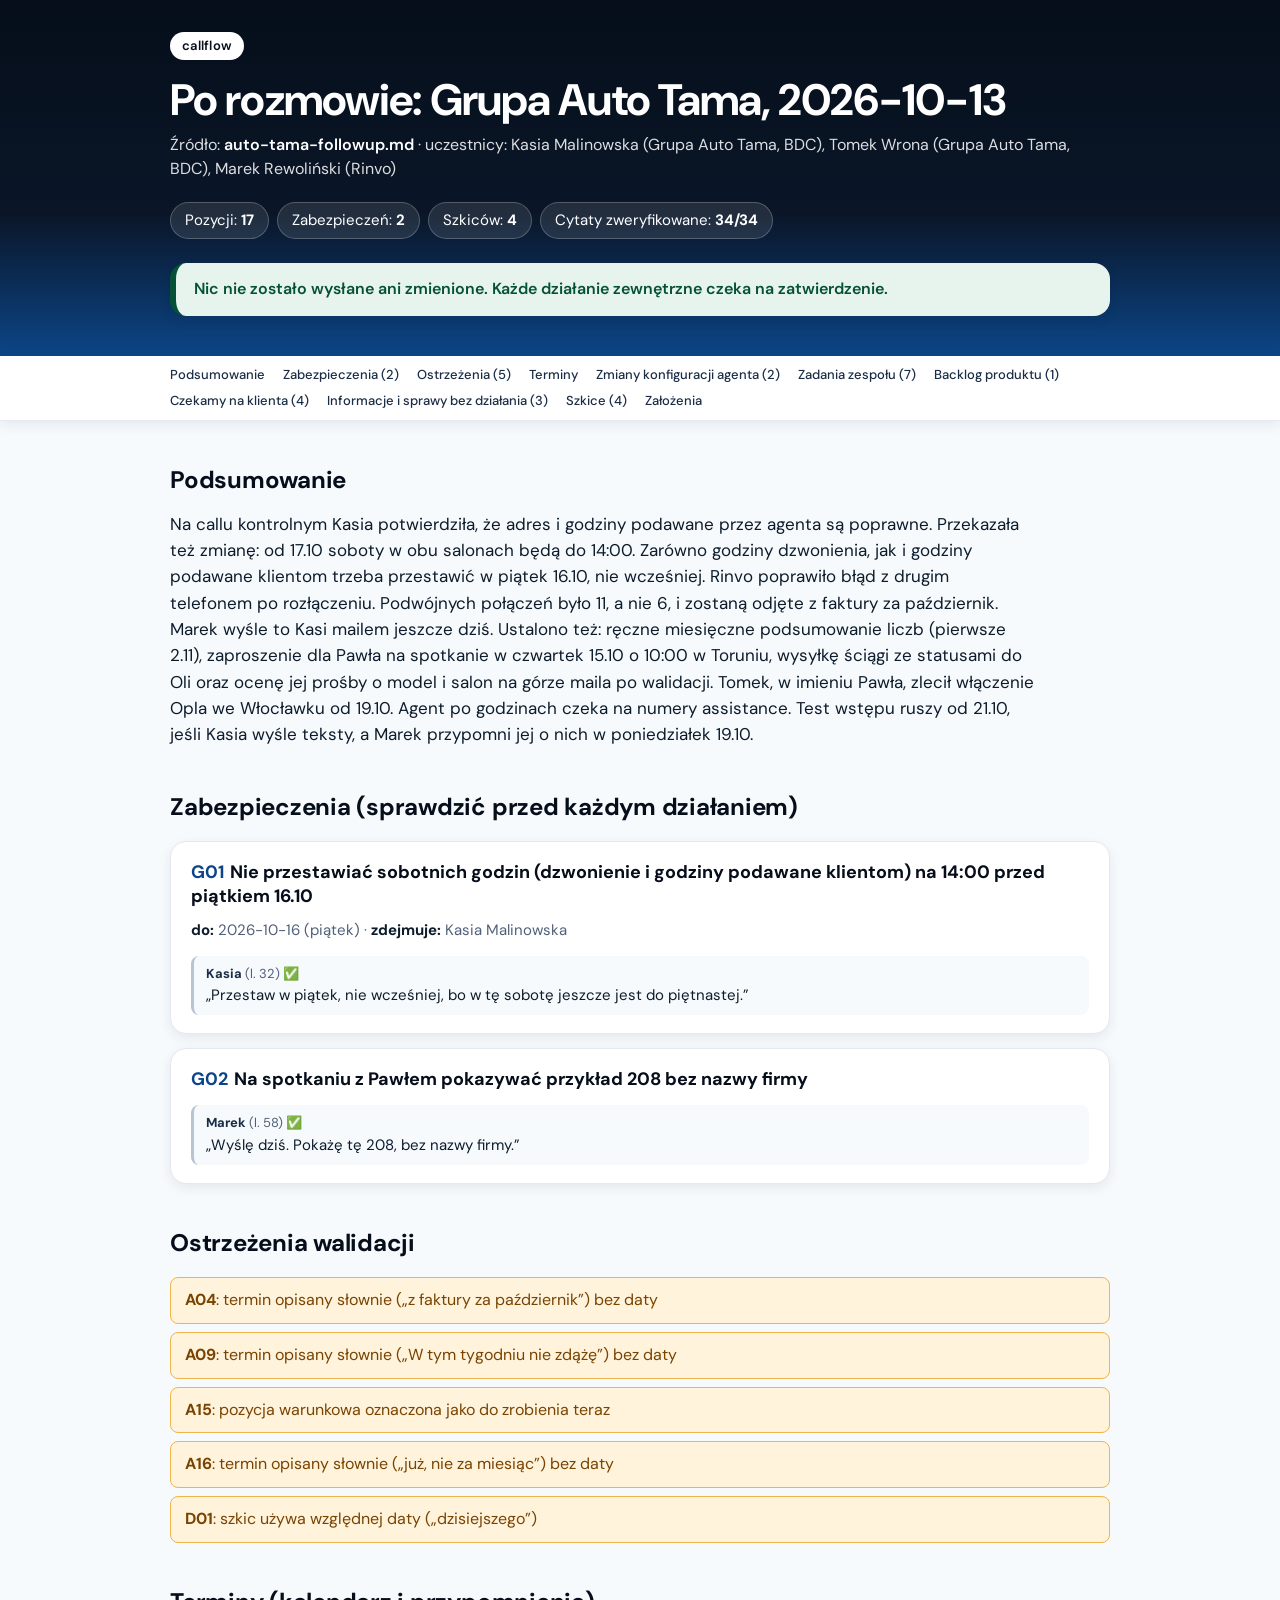
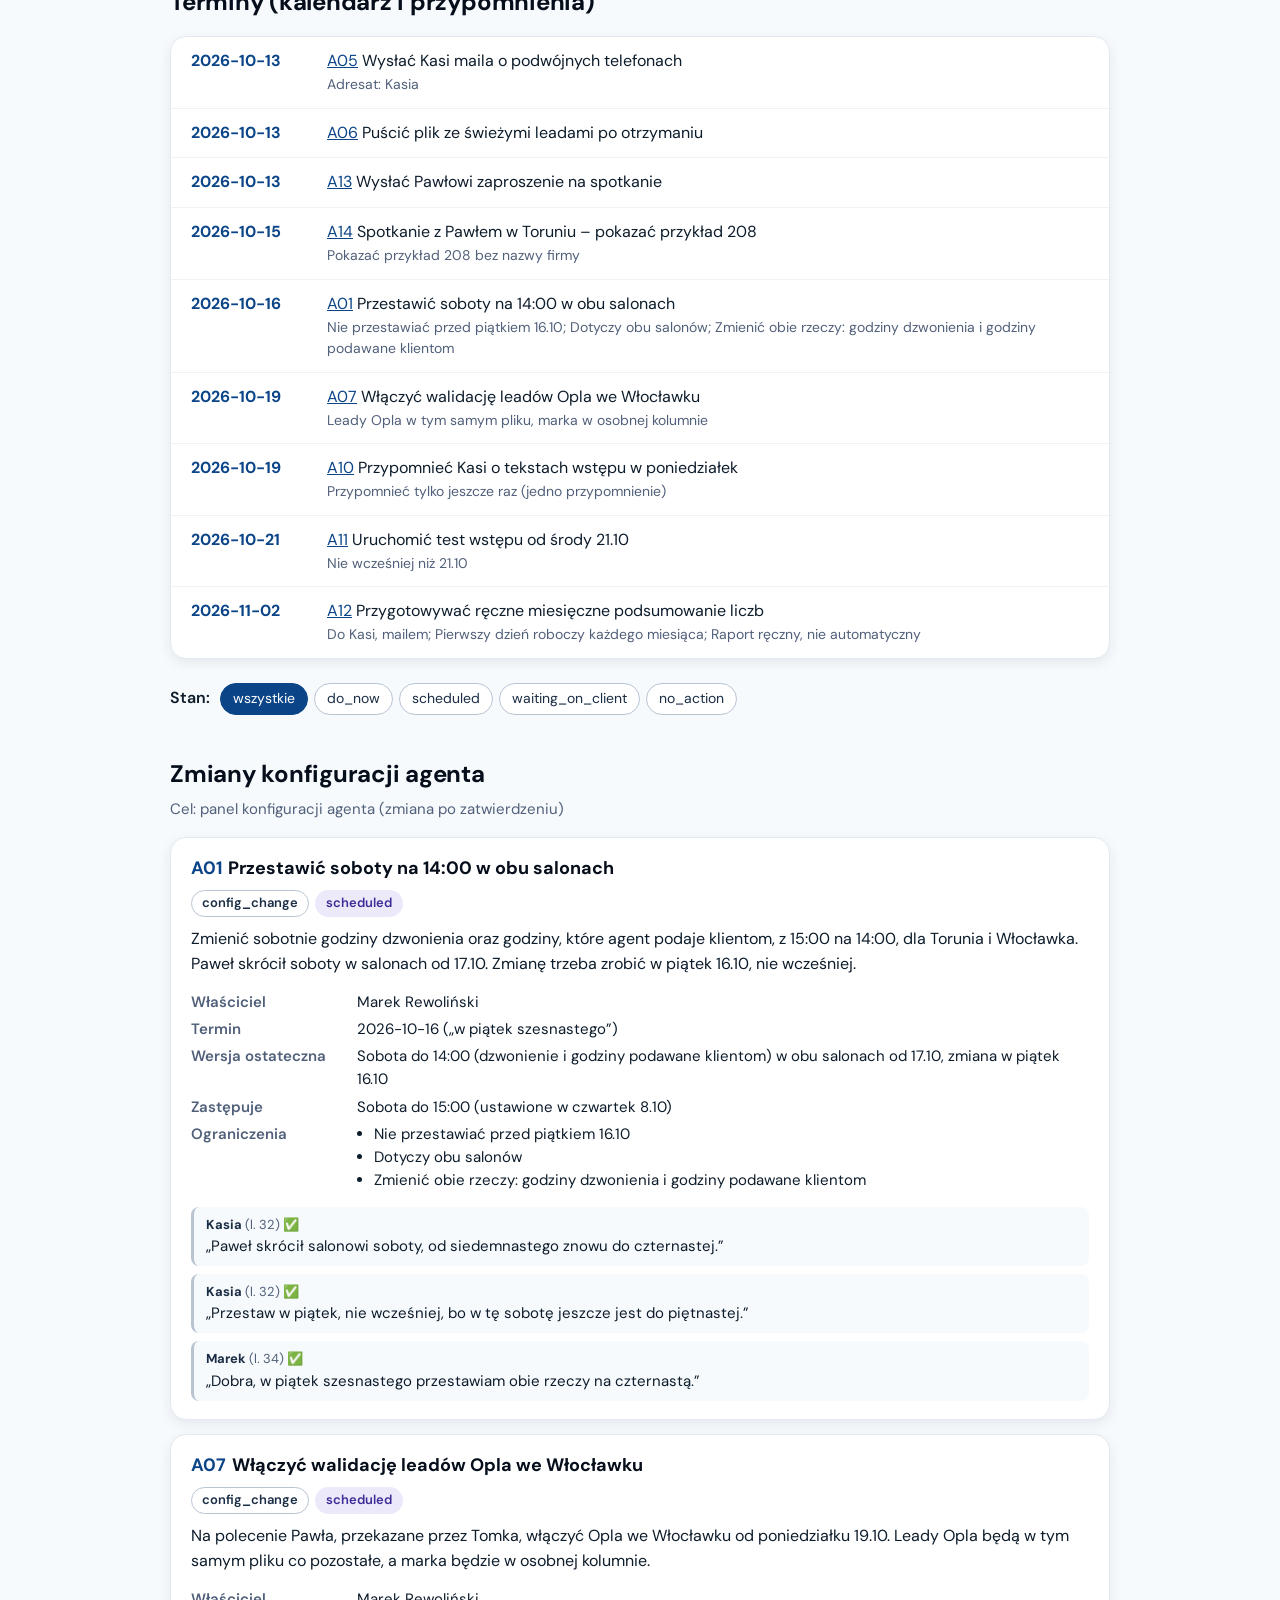
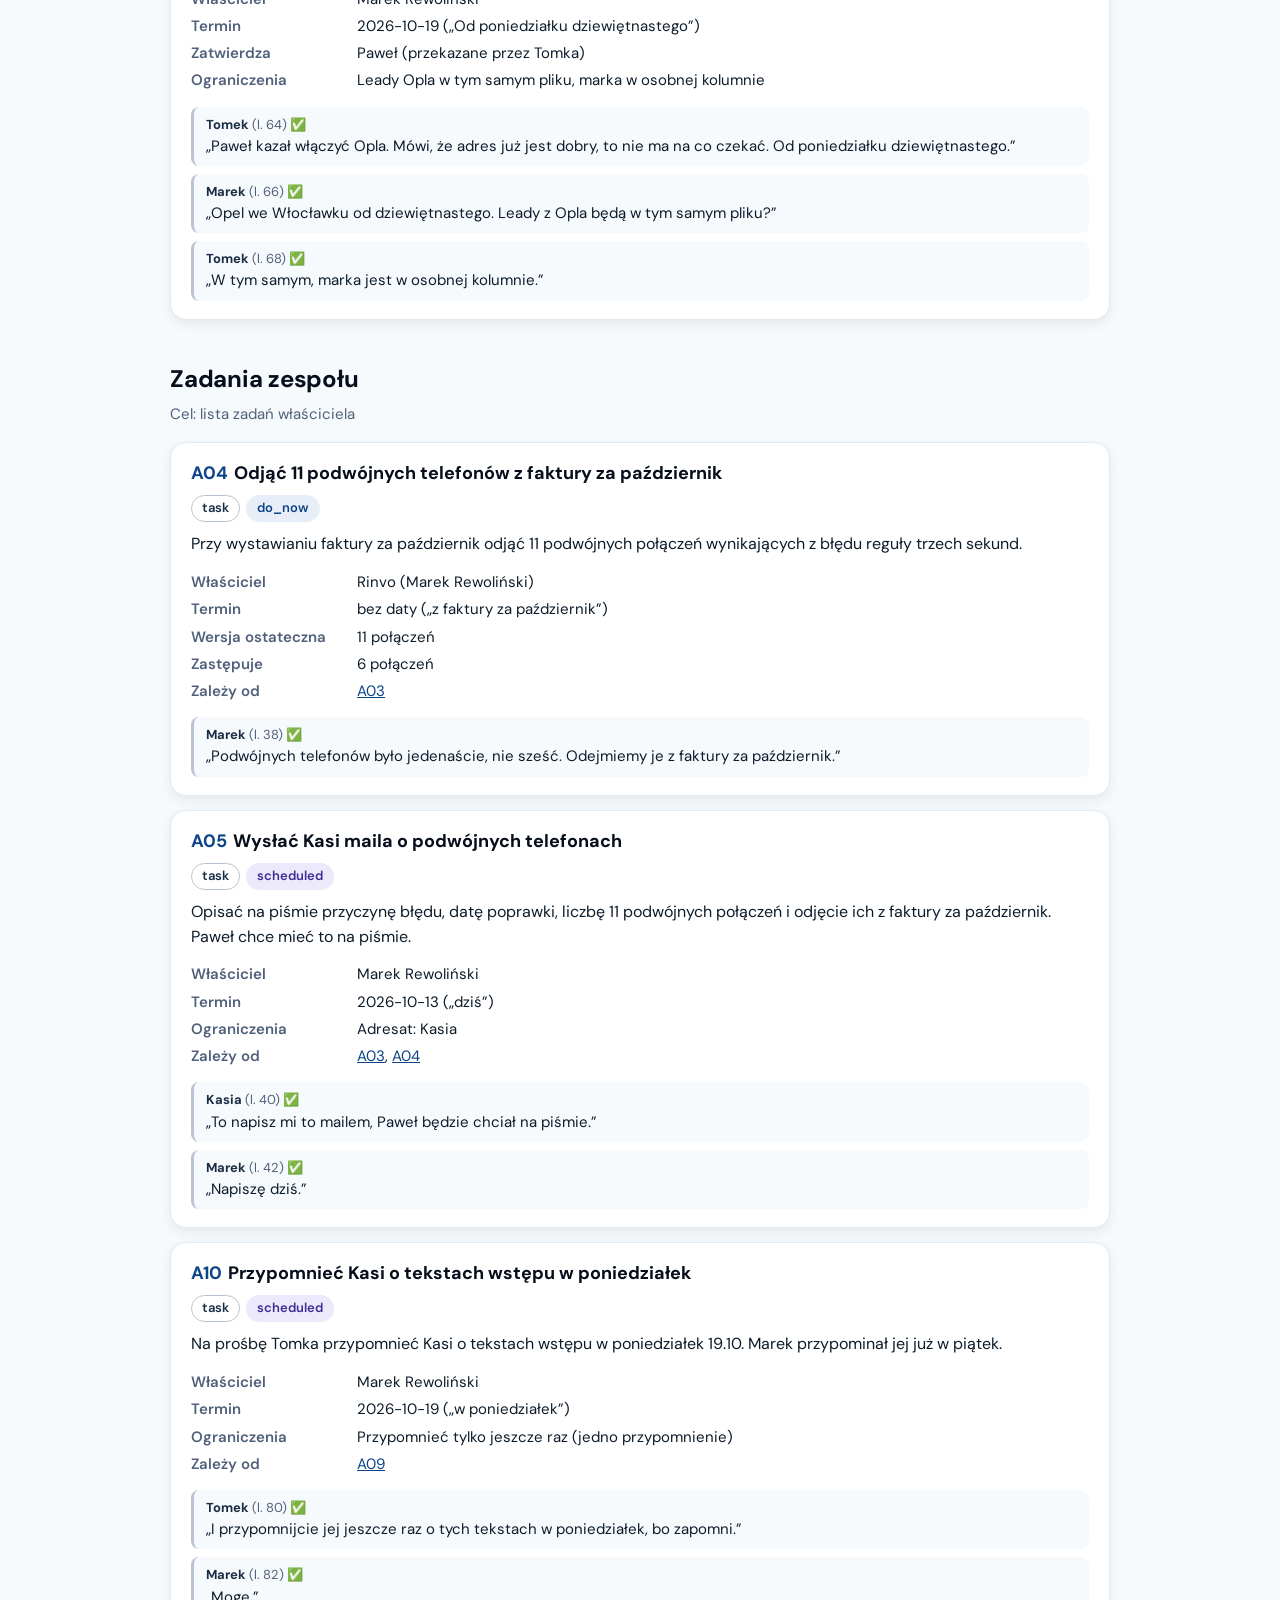
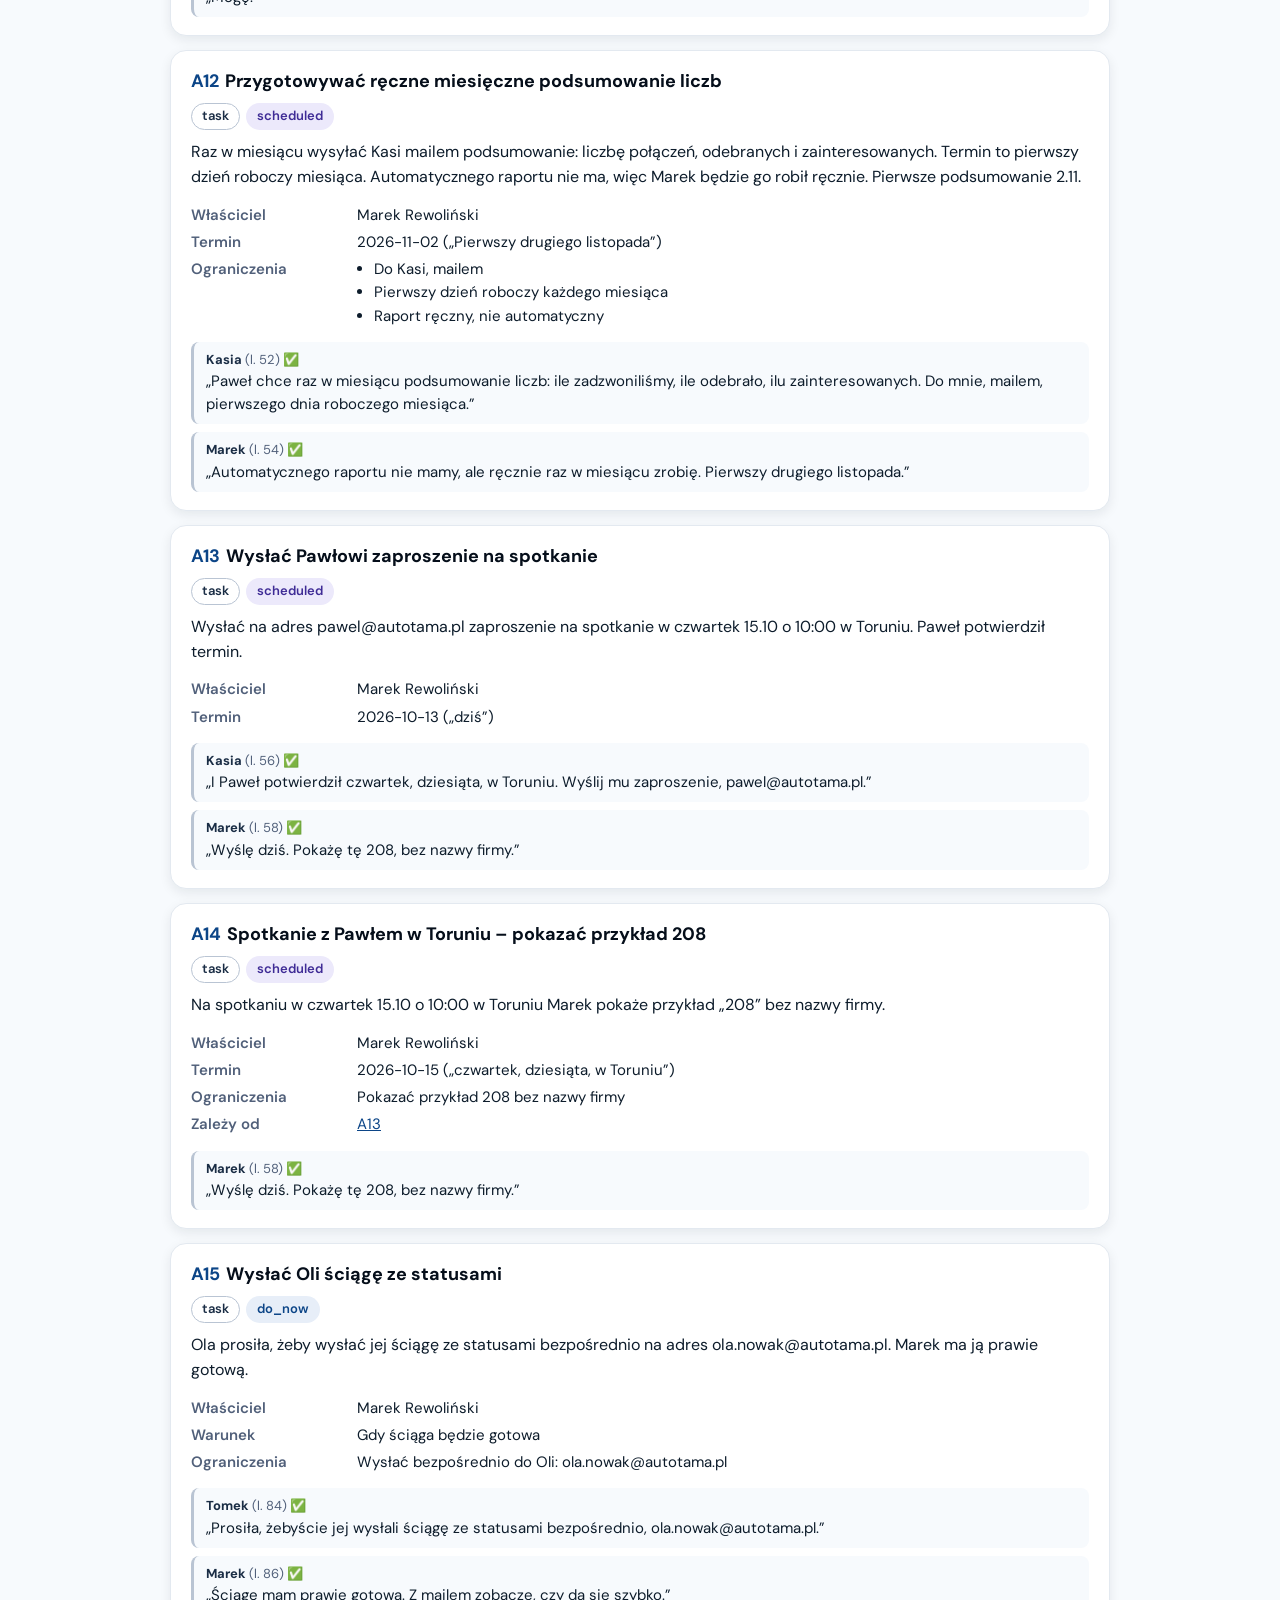
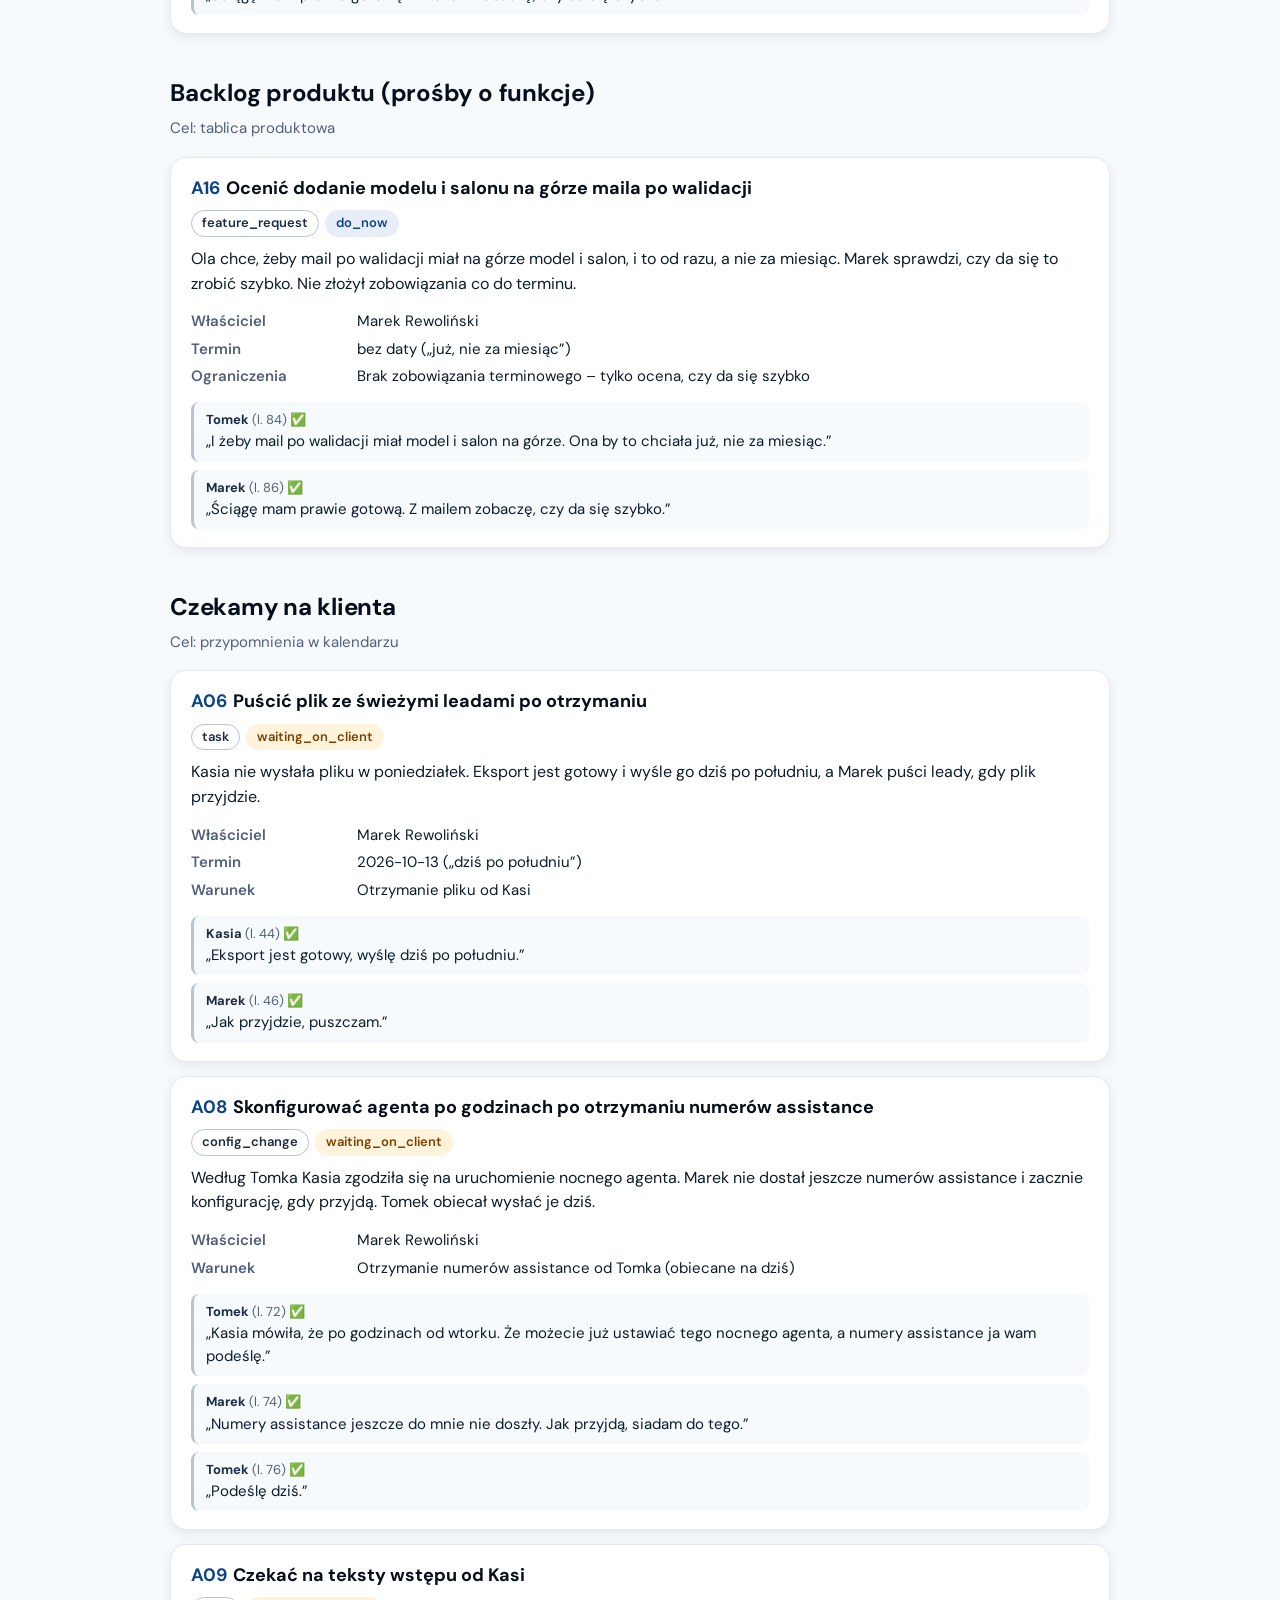
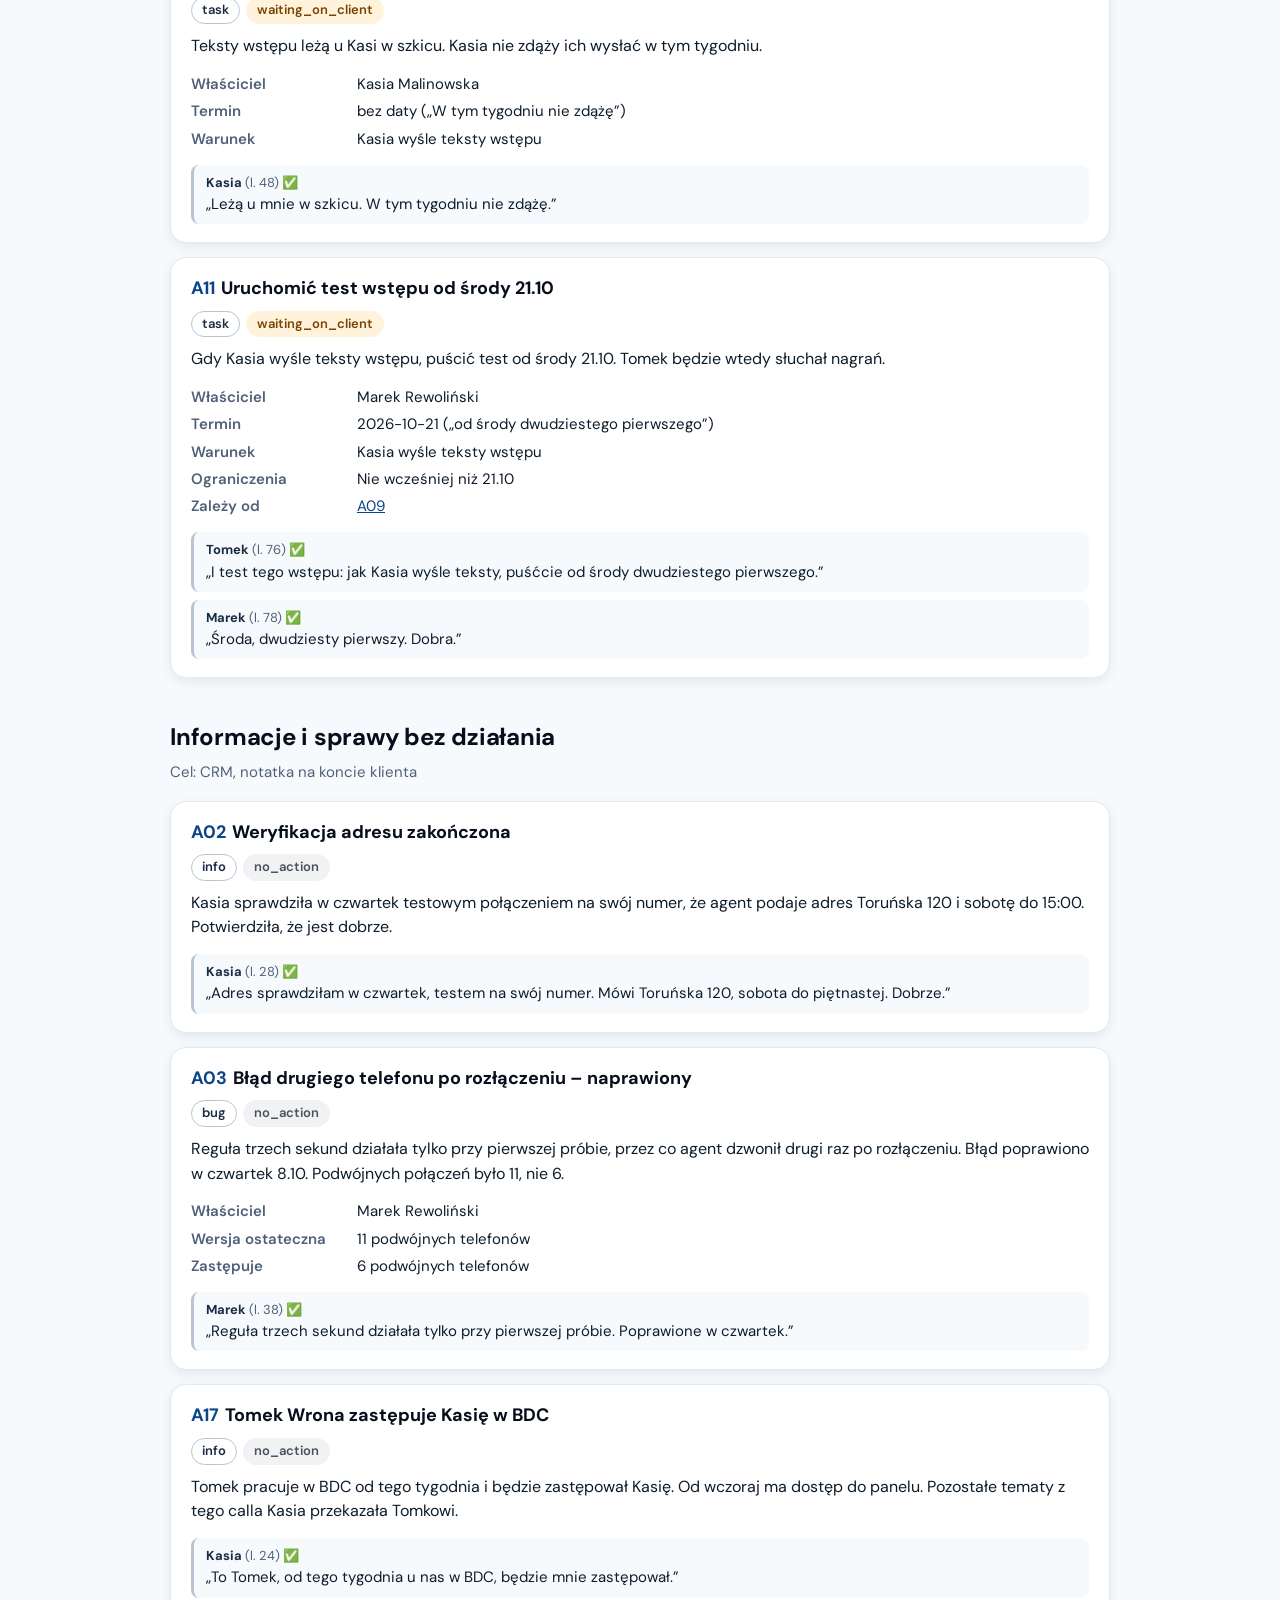
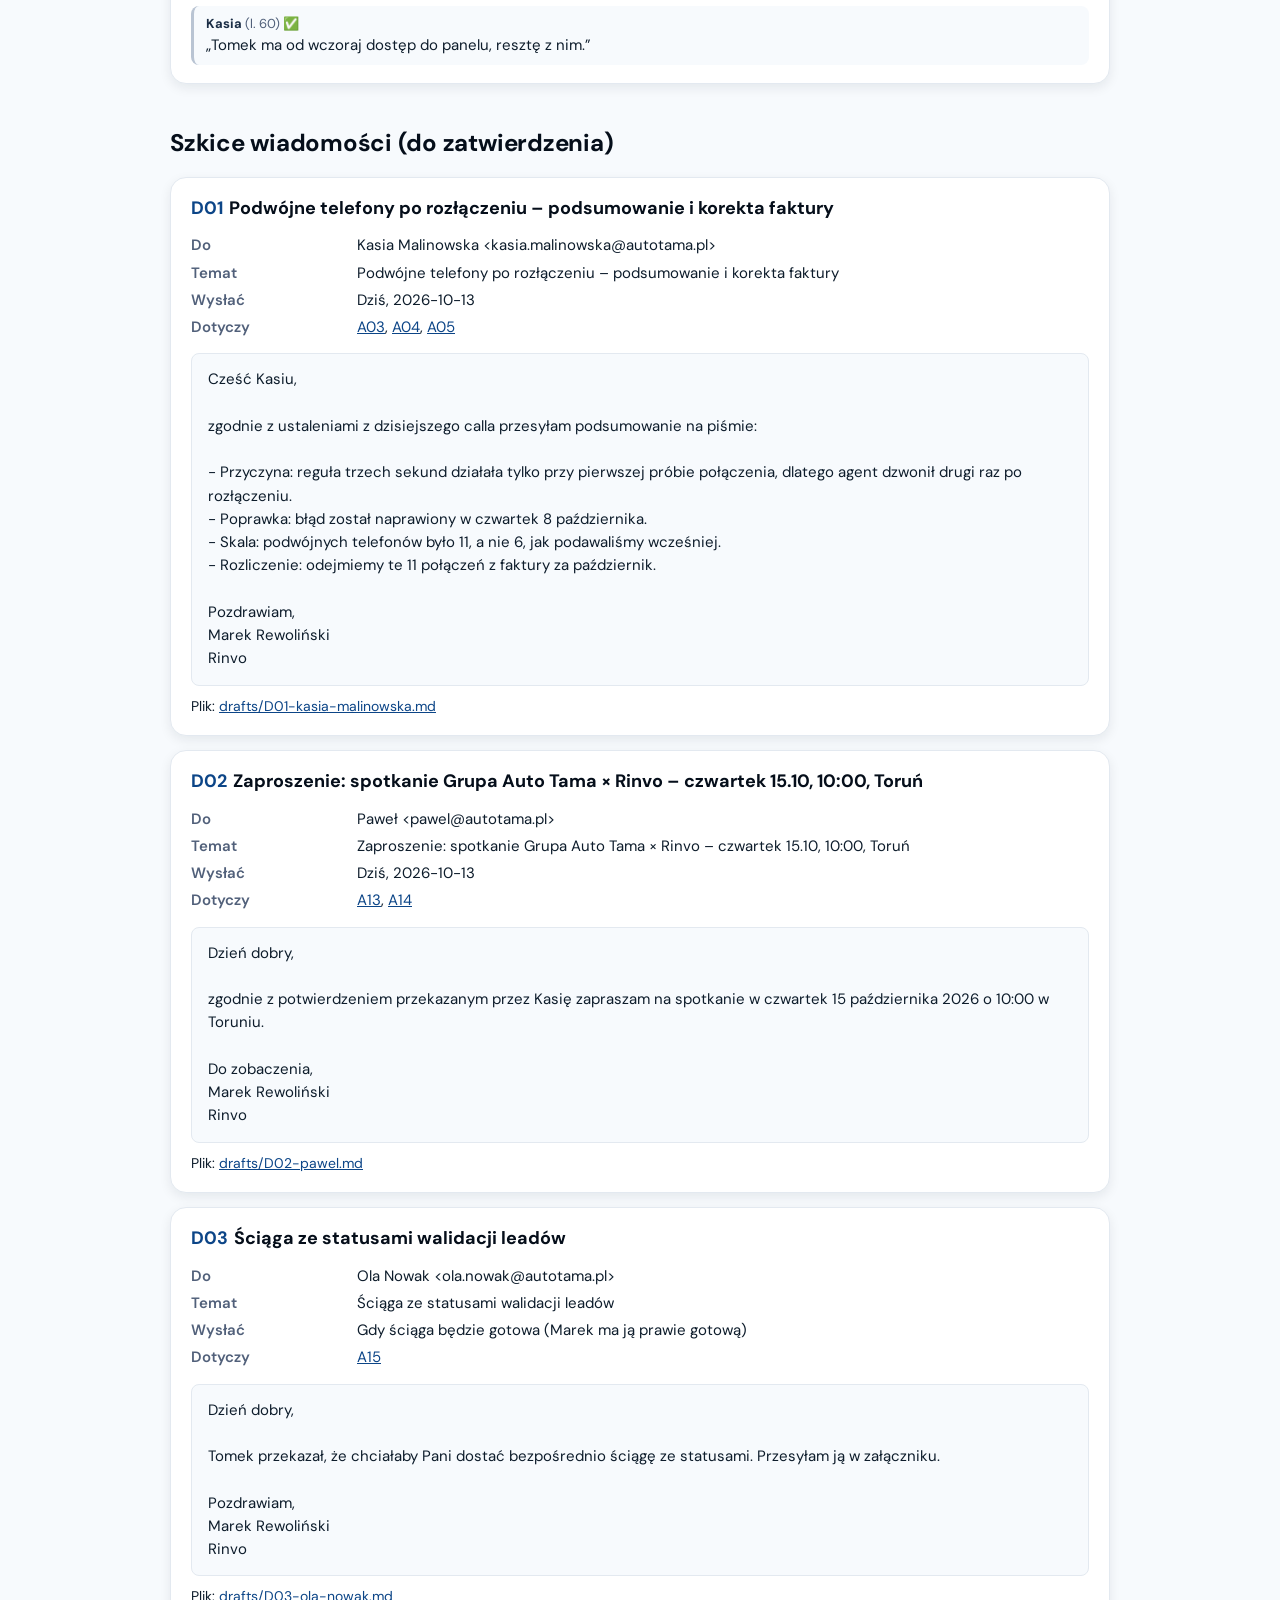
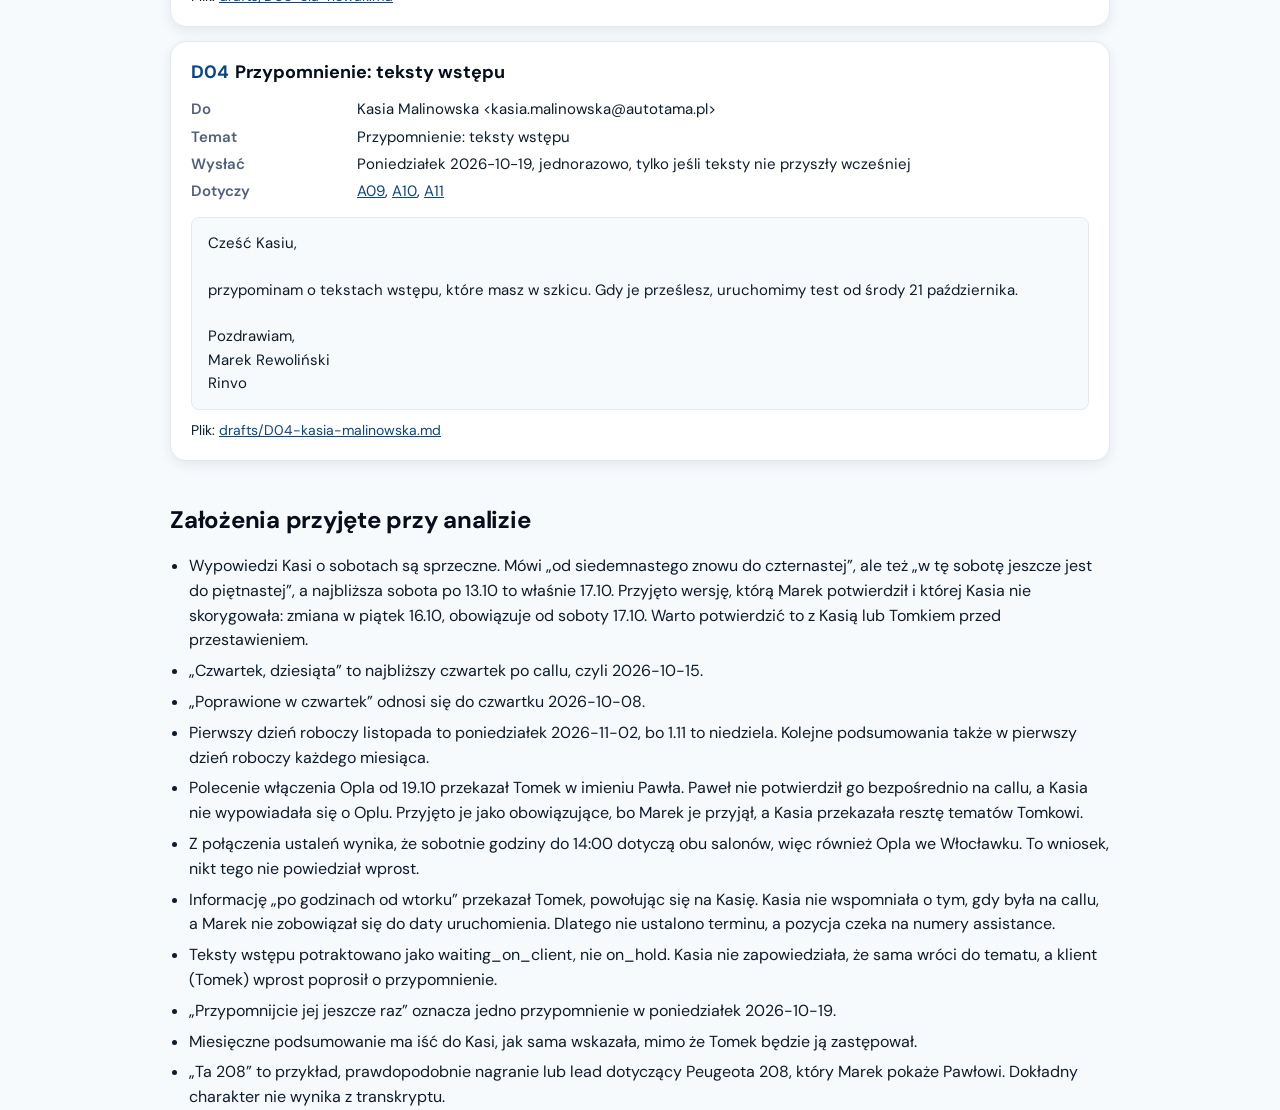
==== commit 514a11c4: "Regenerate demo outputs with the current validation and draft rendering Offline from the saved extra" ====
--- a/examples/output/auto-tama-followup/report.html
+++ b/examples/output/auto-tama-followup/report.html
@@ -197,7 +197,7 @@
 
 </div>
 </header>
-<nav class="nav" aria-label="Sekcje raportu"><ul><li><a href="#summary">Podsumowanie</a></li><li><a href="#guardrails">Zabezpieczenia (2)</a></li><li><a href="#calendar">Terminy</a></li><li><a href="#inbox-config_changes">Zmiany konfiguracji agenta (2)</a></li><li><a href="#inbox-tasks">Zadania zespołu (7)</a></li><li><a href="#inbox-backlog">Backlog produktu (1)</a></li><li><a href="#inbox-waiting_on_client">Czekamy na klienta (4)</a></li><li><a href="#inbox-no_action">Informacje i sprawy bez działania (3)</a></li><li><a href="#drafts">Szkice (4)</a></li><li><a href="#assumptions">Założenia</a></li></ul></nav>
+<nav class="nav" aria-label="Sekcje raportu"><ul><li><a href="#summary">Podsumowanie</a></li><li><a href="#guardrails">Zabezpieczenia (2)</a></li><li><a href="#issues">Ostrzeżenia (5)</a></li><li><a href="#calendar">Terminy</a></li><li><a href="#inbox-config_changes">Zmiany konfiguracji agenta (2)</a></li><li><a href="#inbox-tasks">Zadania zespołu (7)</a></li><li><a href="#inbox-backlog">Backlog produktu (1)</a></li><li><a href="#inbox-waiting_on_client">Czekamy na klienta (4)</a></li><li><a href="#inbox-no_action">Informacje i sprawy bez działania (3)</a></li><li><a href="#drafts">Szkice (4)</a></li><li><a href="#assumptions">Założenia</a></li></ul></nav>
 <main class="wrap">
 <section id="summary">
 <h2>Podsumowanie</h2>
@@ -207,6 +207,10 @@
 <section id="guardrails">
 <h2>Zabezpieczenia (sprawdzić przed każdym działaniem)</h2>
 <div class="cards"><article class="card guardrail" id="G01"><h3><span class="card-id">G01</span>Nie przestawiać sobotnich godzin (dzwonienie i godziny podawane klientom) na 14:00 przed piątkiem 16.10</h3><p class="guard-meta"><strong>do:</strong> 2026-10-16 (piątek) · <strong>zdejmuje:</strong> Kasia Malinowska</p><ul class="quotes" aria-label="Cytaty"><li><blockquote class="quote"><span class="quote-meta"><strong>Kasia</strong> (l. 32) ✅</span>„Przestaw w piątek, nie wcześniej, bo w tę sobotę jeszcze jest do piętnastej.”</blockquote></li></ul></article><article class="card guardrail" id="G02"><h3><span class="card-id">G02</span>Na spotkaniu z Pawłem pokazywać przykład 208 bez nazwy firmy</h3><ul class="quotes" aria-label="Cytaty"><li><blockquote class="quote"><span class="quote-meta"><strong>Marek</strong> (l. 58) ✅</span>„Wyślę dziś. Pokażę tę 208, bez nazwy firmy.”</blockquote></li></ul></article></div>
+</section>
+<section id="issues">
+<h2>Ostrzeżenia walidacji</h2>
+<ul class="issues"><li><strong>A04</strong>: termin opisany słownie („z faktury za październik”) bez daty</li><li><strong>A09</strong>: termin opisany słownie („W tym tygodniu nie zdążę”) bez daty</li><li><strong>A15</strong>: pozycja warunkowa oznaczona jako do zrobienia teraz</li><li><strong>A16</strong>: termin opisany słownie („już, nie za miesiąc”) bez daty</li><li><strong>D01</strong>: szkic używa względnej daty („dzisiejszego”)</li></ul>
 </section>
 <section id="calendar">
 <h2>Terminy (kalendarz i przypomnienia)</h2>
